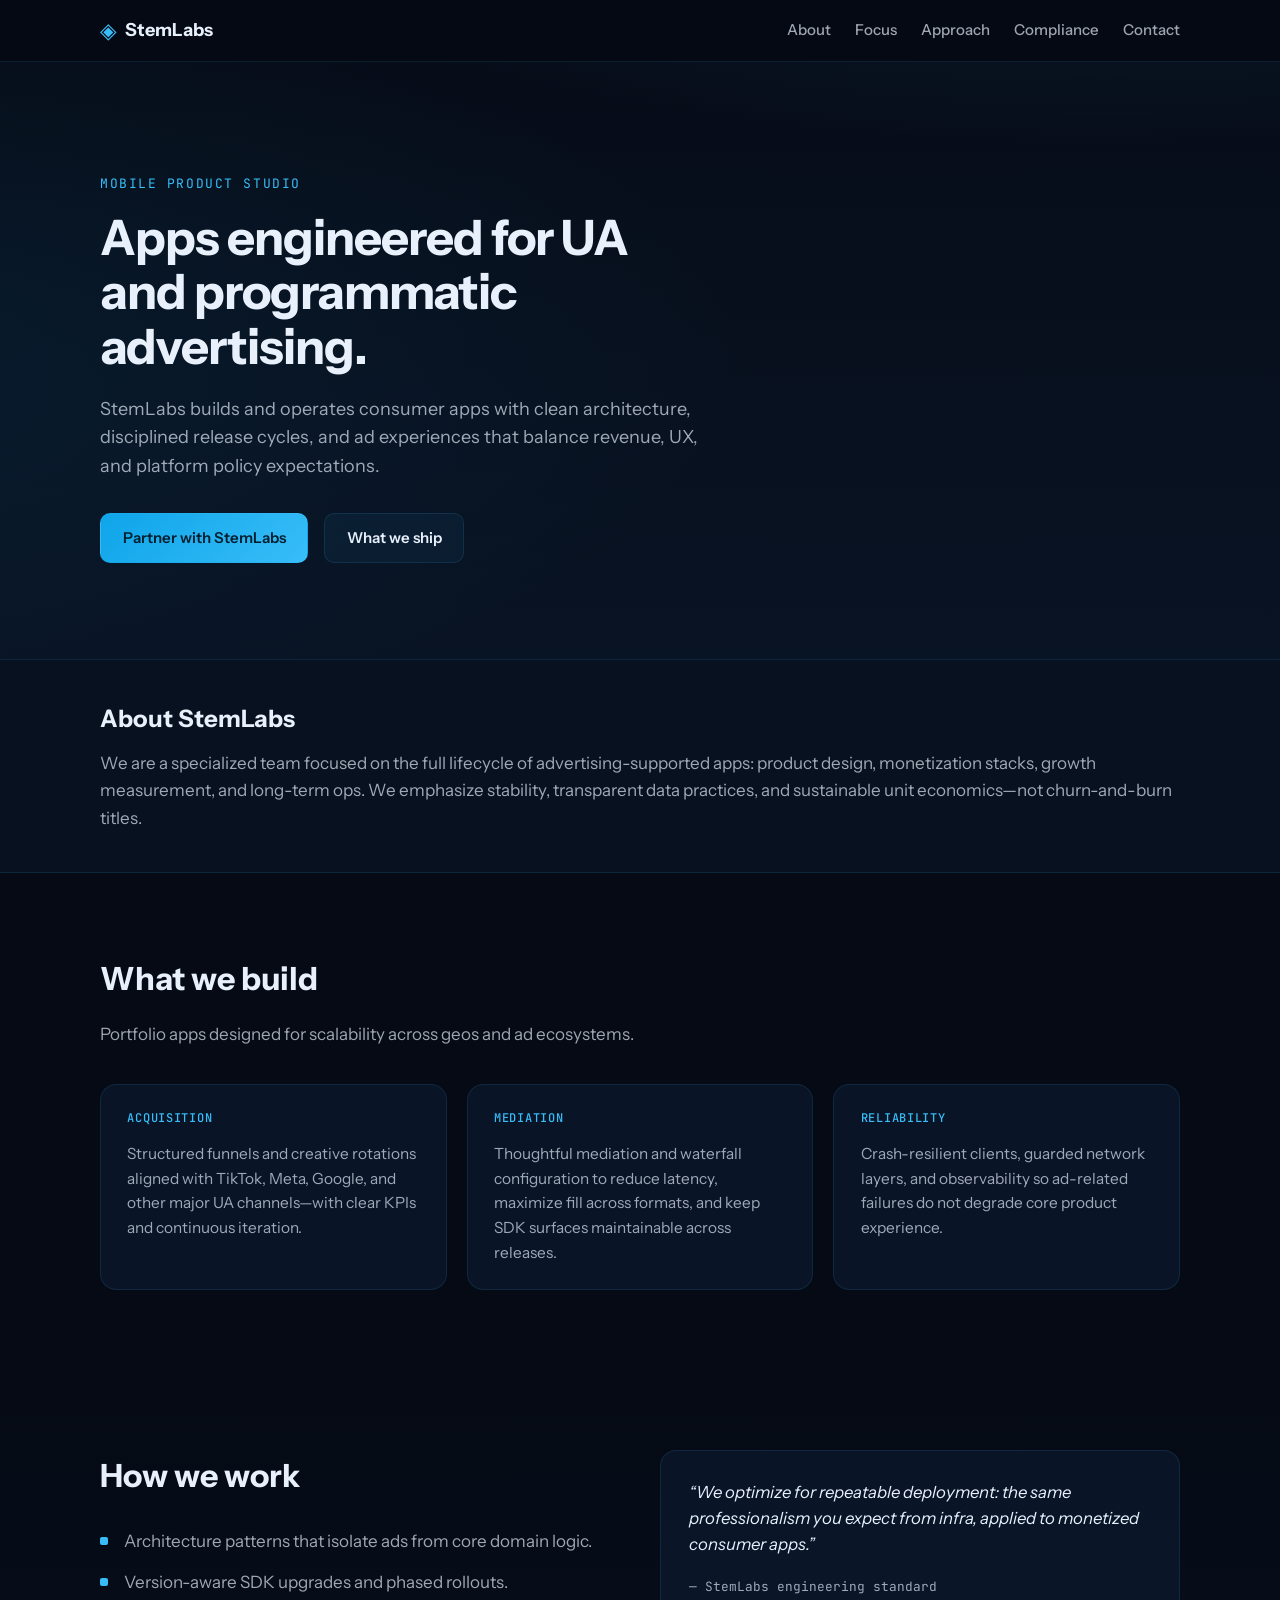
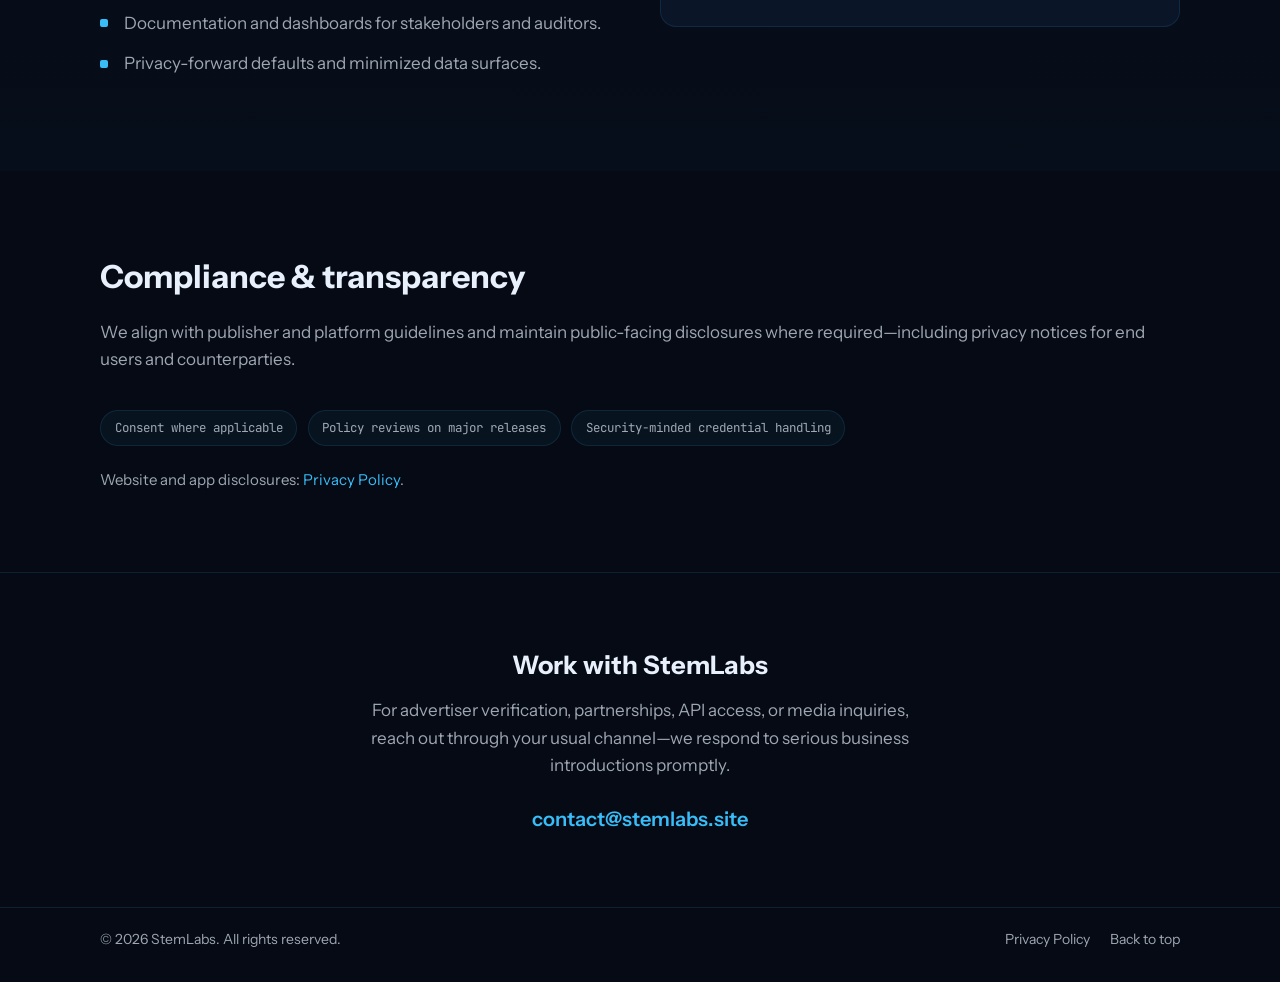
==== index.html @ 09d30fde "init comimt" ====
<!DOCTYPE html>
<html lang="en">
  <head>
    <meta charset="UTF-8" />
    <meta name="viewport" content="width=device-width, initial-scale=1.0" />
    <meta
      name="description"
      content="StemLabs — professional mobile studios building high-quality apps optimized for UA and programmatic advertising." />
    <title>StemLabs — Apps Built for Advertising at Scale</title>
    <link rel="preconnect" href="https://fonts.googleapis.com" />
    <link rel="preconnect" href="https://fonts.gstatic.com" crossorigin />
    <link
      href="https://fonts.googleapis.com/css2?family=Instrument+Sans:ital,wght@0,400;0,500;0,600;0,700;1,400&family=JetBrains+Mono:wght@400;500&display=swap"
      rel="stylesheet" />
    <link rel="stylesheet" href="./styles.css" />
    <link rel="icon" href="data:image/svg+xml,<svg xmlns='http://www.w3.org/2000/svg' viewBox='0 0 32 32'><rect fill='%230a1628' width='32' height='32'/><text x='16' y='22' font-size='14' text-anchor='middle' fill='%2338bdf8'>S</text></svg>" />
  </head>
  <body>
    <header class="site-header" id="top">
      <div class="wrap header-inner">
        <a href="#top" class="logo" aria-label="StemLabs home">
          <span class="logo-mark">◈</span>
          <span class="logo-text">StemLabs</span>
        </a>
        <button type="button" class="nav-toggle" aria-expanded="false" aria-controls="site-nav">
          Menu
        </button>
        <nav class="site-nav" id="site-nav" aria-label="Primary">
          <a href="#about">About</a>
          <a href="#focus">Focus</a>
          <a href="#approach">Approach</a>
          <a href="#privacy">Compliance</a>
          <a href="#contact">Contact</a>
        </nav>
      </div>
    </header>

    <main id="main">
      <section class="hero">
        <div class="hero-bg" aria-hidden="true"></div>
        <div class="wrap hero-inner">
          <p class="eyebrow">Mobile product studio</p>
          <h1>Apps engineered for UA and programmatic advertising.</h1>
          <p class="hero-lede">
            StemLabs builds and operates consumer apps with clean architecture,
            disciplined release cycles, and ad experiences that balance revenue,
            UX, and platform policy expectations.
          </p>
          <div class="hero-actions">
            <a class="btn btn-primary" href="#contact">Partner with StemLabs</a>
            <a class="btn btn-ghost" href="#focus">What we ship</a>
          </div>
        </div>
      </section>

      <section class="strip" id="about" tabindex="-1">
        <div class="wrap strip-inner">
          <h2>About StemLabs</h2>
          <p class="muted">
            We are a specialized team focused on the full lifecycle of
            advertising-supported apps: product design, monetization stacks,
            growth measurement, and long-term ops. We emphasize stability,
            transparent data practices, and sustainable unit economics—not
            churn-and-burn titles.
          </p>
        </div>
      </section>

      <section class="section" id="focus" tabindex="-1">
        <div class="wrap">
          <header class="section-head">
            <h2>What we build</h2>
            <p class="muted">
              Portfolio apps designed for scalability across geos and ad
              ecosystems.
            </p>
          </header>
          <ul class="grid cards">
            <li class="card">
              <h3 class="mono-label">Acquisition</h3>
              <p>
                Structured funnels and creative rotations aligned with TikTok,
                Meta, Google, and other major UA channels—with clear KPIs and
                continuous iteration.
              </p>
            </li>
            <li class="card">
              <h3 class="mono-label">Mediation</h3>
              <p>
                Thoughtful mediation and waterfall configuration to reduce
                latency, maximize fill across formats, and keep SDK surfaces
                maintainable across releases.
              </p>
            </li>
            <li class="card">
              <h3 class="mono-label">Reliability</h3>
              <p>
                Crash-resilient clients, guarded network layers, and
                observability so ad-related failures do not degrade core product
                experience.
              </p>
            </li>
          </ul>
        </div>
      </section>

      <section class="section section-alt" id="approach" tabindex="-1">
        <div class="wrap split">
          <div>
            <h2>How we work</h2>
            <ul class="list-check">
              <li>Architecture patterns that isolate ads from core domain logic.</li>
              <li>Version-aware SDK upgrades and phased rollouts.</li>
              <li>Documentation and dashboards for stakeholders and auditors.</li>
              <li>Privacy-forward defaults and minimized data surfaces.</li>
            </ul>
          </div>
          <aside class="stat-panel" aria-label="Highlights">
            <blockquote>
              “We optimize for repeatable deployment: the same professionalism
              you expect from infra, applied to monetized consumer apps.”
            </blockquote>
            <cite>— StemLabs engineering standard</cite>
          </aside>
        </div>
      </section>

      <section class="section" id="privacy" tabindex="-1">
        <div class="wrap">
          <header class="section-head">
            <h2>Compliance &amp; transparency</h2>
            <p class="muted">
              We align with publisher and platform guidelines and maintain
              public-facing disclosures where required—including privacy notices
              for end users and counterparties.
            </p>
          </header>
          <div class="pill-row">
            <span class="pill">Consent where applicable</span>
            <span class="pill">Policy reviews on major releases</span>
            <span class="pill">Security-minded credential handling</span>
          </div>
          <p class="muted policy-teaser">
            Website and app disclosures:
            <a href="./privacy-policy.html">Privacy Policy</a>.
          </p>
        </div>
      </section>

      <section class="cta-section" id="contact" tabindex="-1">
        <div class="wrap cta-inner">
          <h2>Work with StemLabs</h2>
          <p class="muted">
            For advertiser verification, partnerships, API access, or media
            inquiries, reach out through your usual channel—we respond to
            serious business introductions promptly.
          </p>
          <p class="contact-email">
            <a href="mailto:contact@stemlabs.site">contact@stemlabs.site</a>
          </p>
        </div>
      </section>
    </main>

    <footer class="site-footer">
      <div class="wrap footer-inner">
        <span>© <span id="year"></span> StemLabs. All rights reserved.</span>
        <div class="footer-links">
          <a href="./privacy-policy.html">Privacy Policy</a>
          <a href="#top">Back to top</a>
        </div>
      </div>
    </footer>

    <script src="./app.js" defer></script>
  </body>
</html>
---- styles.css ----
/* StemLabs landing — GitHub Pages subfolder compatible (relative asset paths) */

:root {
  --bg-deep: #050a14;
  --bg-elevated: #0a1628;
  --bg-card: rgba(15, 30, 55, 0.55);
  --border: rgba(56, 189, 248, 0.12);
  --text: #e8f0fc;
  --muted: rgba(232, 240, 252, 0.68);
  --accent: #38bdf8;
  --accent-dim: #0ea5e9;
  --glow: rgba(56, 189, 248, 0.15);
  --font-sans: "Instrument Sans", system-ui, sans-serif;
  --font-mono: "JetBrains Mono", ui-monospace, monospace;
}

*,
*::before,
*::after {
  box-sizing: border-box;
}

html {
  scroll-behavior: smooth;
}

body {
  margin: 0;
  font-family: var(--font-sans);
  font-size: 1.0625rem;
  line-height: 1.6;
  color: var(--text);
  background: var(--bg-deep);
  -webkit-font-smoothing: antialiased;
}

.wrap {
  width: min(1080px, calc(100% - 3rem));
  margin-inline: auto;
}

a {
  color: var(--accent);
  text-decoration: none;
}

a:hover {
  text-decoration: underline;
}

a:focus-visible,
button:focus-visible {
  outline: 2px solid var(--accent);
  outline-offset: 3px;
}

/* Header */
.site-header {
  position: sticky;
  top: 0;
  z-index: 50;
  background: rgba(5, 10, 20, 0.85);
  backdrop-filter: blur(12px);
  border-bottom: 1px solid var(--border);
}

.header-inner {
  display: flex;
  align-items: center;
  justify-content: space-between;
  padding: 1rem 0;
  gap: 1rem;
}

.logo {
  display: inline-flex;
  align-items: center;
  gap: 0.5rem;
  font-weight: 700;
  font-size: 1.125rem;
  color: var(--text);
  text-decoration: none;
}

.logo:hover {
  text-decoration: none;
  color: var(--accent);
}

.logo-mark {
  color: var(--accent);
  font-size: 1.35rem;
  line-height: 1;
}

.site-nav {
  display: flex;
  align-items: center;
  gap: 1.5rem;
}

.site-nav a {
  color: var(--muted);
  font-weight: 500;
  font-size: 0.9375rem;
  text-decoration: none;
}

.site-nav a:hover {
  color: var(--accent);
}

.nav-toggle {
  display: none;
  background: transparent;
  border: 1px solid var(--border);
  color: var(--text);
  font-family: inherit;
  font-size: 0.875rem;
  padding: 0.5rem 0.85rem;
  border-radius: 8px;
  cursor: pointer;
}

@media (max-width: 720px) {
  .nav-toggle {
    display: block;
  }

  .site-nav {
    display: none;
    position: absolute;
    left: 0;
    right: 0;
    top: 100%;
    flex-direction: column;
    gap: 0;
    padding: 0.5rem 1.5rem 1rem;
    background: var(--bg-deep);
    border-bottom: 1px solid var(--border);
    align-items: stretch;
  }

  .site-nav.is-open {
    display: flex;
  }

  .site-nav a {
    padding: 0.75rem 0;
    border-bottom: 1px solid var(--border);
  }

  .site-nav a:last-child {
    border-bottom: none;
  }
}

/* Hero */
.hero {
  position: relative;
  padding: clamp(3.5rem, 12vw, 7rem) 0 clamp(4rem, 10vw, 6rem);
  overflow: hidden;
}

.hero-bg {
  position: absolute;
  inset: -40%;
  background:
    radial-gradient(ellipse 50% 40% at 70% -10%, var(--glow), transparent),
    radial-gradient(ellipse 40% 35% at 15% 50%, rgba(14, 165, 233, 0.08), transparent),
    linear-gradient(180deg, var(--bg-deep), var(--bg-elevated));
  pointer-events: none;
}

.hero-inner {
  position: relative;
}

.eyebrow {
  font-family: var(--font-mono);
  font-size: 0.8125rem;
  letter-spacing: 0.12em;
  text-transform: uppercase;
  color: var(--accent);
  margin: 0 0 1rem;
}

.hero h1 {
  margin: 0 0 1.25rem;
  font-size: clamp(2.1rem, 5vw, 3.05rem);
  font-weight: 700;
  line-height: 1.12;
  letter-spacing: -0.02em;
  max-width: 17ch;
}

.hero-lede {
  margin: 0 0 2rem;
  max-width: 52ch;
  color: var(--muted);
  font-size: 1.125rem;
}

.hero-actions {
  display: flex;
  flex-wrap: wrap;
  gap: 1rem;
}

.btn {
  display: inline-flex;
  align-items: center;
  justify-content: center;
  padding: 0.75rem 1.35rem;
  border-radius: 10px;
  font-weight: 600;
  font-size: 0.9375rem;
  cursor: pointer;
  border: 1px solid transparent;
}

.btn-primary {
  background: linear-gradient(135deg, var(--accent-dim), var(--accent));
  color: #042030;
}

.btn-primary:hover {
  filter: brightness(1.06);
  text-decoration: none;
}

.btn-ghost {
  border-color: var(--border);
  background: rgba(56, 189, 248, 0.06);
  color: var(--text);
}

.btn-ghost:hover {
  border-color: var(--accent);
  text-decoration: none;
}

.strip {
  border-block: 1px solid var(--border);
  background: rgba(10, 22, 40, 0.6);
  padding: 2.5rem 0;
}

.strip-inner h2 {
  margin: 0 0 0.75rem;
  font-size: 1.5rem;
}

.strip-inner .muted {
  margin: 0;
  font-size: 1.0625rem;
}

.section {
  padding: clamp(3rem, 8vw, 5rem) 0;
}

.section-alt {
  background: linear-gradient(180deg, transparent, rgba(10, 22, 40, 0.35));
}

.section-head {
  margin-bottom: 2.25rem;
}

.section-head h2 {
  margin: 0 0 0.5rem;
  font-size: clamp(1.65rem, 3vw, 2rem);
}

.muted {
  color: var(--muted);
}

.grid.cards {
  list-style: none;
  padding: 0;
  margin: 0;
  display: grid;
  grid-template-columns: repeat(auto-fit, minmax(260px, 1fr));
  gap: 1.25rem;
}

.card {
  background: var(--bg-card);
  border: 1px solid var(--border);
  border-radius: 16px;
  padding: 1.5rem 1.65rem;
  backdrop-filter: blur(8px);
}

.card .mono-label {
  font-family: var(--font-mono);
  font-size: 0.75rem;
  font-weight: 500;
  letter-spacing: 0.06em;
  text-transform: uppercase;
  color: var(--accent);
  margin: 0 0 0.85rem;
}

.card p {
  margin: 0;
  font-size: 0.9625rem;
  color: var(--muted);
}

.split {
  display: grid;
  grid-template-columns: 1fr 1fr;
  gap: 2.5rem;
  align-items: start;
}

@media (max-width: 840px) {
  .split {
    grid-template-columns: 1fr;
  }
}

.split h2 {
  margin-top: 0;
  font-size: clamp(1.65rem, 3vw, 2rem);
}

.list-check {
  padding: 0;
  margin: 1.25rem 0 0;
  list-style: none;
}

.list-check li {
  position: relative;
  padding-left: 1.5rem;
  margin-bottom: 0.85rem;
  color: var(--muted);
}

.list-check li::before {
  content: "";
  position: absolute;
  left: 0;
  top: 0.55em;
  width: 0.5rem;
  height: 0.5rem;
  border-radius: 2px;
  background: var(--accent);
}

.stat-panel {
  background: var(--bg-card);
  border: 1px solid var(--border);
  border-radius: 16px;
  padding: 1.75rem;
}

.stat-panel blockquote {
  margin: 0;
  font-size: 1.05rem;
  font-style: italic;
  color: var(--text);
  line-height: 1.55;
}

.stat-panel cite {
  display: block;
  margin-top: 1.25rem;
  font-family: var(--font-mono);
  font-size: 0.8rem;
  color: var(--muted);
  font-style: normal;
}

.pill-row {
  display: flex;
  flex-wrap: wrap;
  gap: 0.65rem;
}

.pill {
  font-family: var(--font-mono);
  font-size: 0.78rem;
  padding: 0.45rem 0.85rem;
  border-radius: 999px;
  border: 1px solid var(--border);
  color: var(--muted);
  background: rgba(56, 189, 248, 0.05);
}

.cta-section {
  padding: clamp(3rem, 8vw, 4.5rem) 0;
  border-top: 1px solid var(--border);
}

.cta-inner {
  text-align: center;
}

.cta-inner h2 {
  margin: 0 0 0.75rem;
}

.cta-inner .muted {
  margin: 0 auto 1.5rem;
  max-width: 52ch;
}

.contact-email {
  margin: 0;
  font-size: 1.25rem;
  font-weight: 600;
}

.contact-email a {
  word-break: break-all;
}

.site-footer {
  border-top: 1px solid var(--border);
  padding: 1.25rem 0 2rem;
  font-size: 0.875rem;
  color: var(--muted);
}

.footer-inner {
  display: flex;
  flex-wrap: wrap;
  justify-content: space-between;
  gap: 1rem;
  align-items: center;
}

.footer-inner a {
  color: var(--muted);
}

.footer-inner a:hover {
  color: var(--accent);
}

.footer-links {
  display: flex;
  flex-wrap: wrap;
  gap: 1rem 1.25rem;
  align-items: center;
}

/* Privacy policy & legal prose */
.policy-document {
  padding: clamp(2rem, 6vw, 3.5rem) 0 clamp(3rem, 8vw, 5rem);
}

.policy-intro .eyebrow {
  margin-bottom: 0.75rem;
}

.policy-intro h1 {
  margin: 0 0 0.65rem;
  font-size: clamp(1.85rem, 4vw, 2.35rem);
  letter-spacing: -0.02em;
}

.policy-updated {
  margin: 0 0 1.25rem;
  font-family: var(--font-mono);
  font-size: 0.8125rem;
  color: var(--muted);
}

.policy-lede {
  margin: 0;
  font-size: 1rem;
}

.policy-intro {
  max-width: 65ch;
  margin-bottom: 2.75rem;
  padding-bottom: 2rem;
  border-bottom: 1px solid var(--border);
}

.policy-teaser {
  margin: 1.35rem 0 0;
  font-size: 0.9375rem;
}

.policy-prose {
  max-width: 65ch;
}

.policy-prose h2 {
  margin: 2.35rem 0 0.75rem;
  font-size: 1.0625rem;
  font-weight: 600;
  color: var(--text);
}

.policy-prose > h2:first-of-type {
  margin-top: 0;
}

.policy-prose p {
  margin: 0 0 1rem;
  color: var(--muted);
  font-size: 0.9625rem;
}

.policy-prose ul {
  margin: 0 0 1rem;
  padding-left: 1.35rem;
  color: var(--muted);
  font-size: 0.9625rem;
}

.policy-prose li {
  margin-bottom: 0.45rem;
}

.policy-prose a {
  word-break: break-word;
}

.policy-prose strong {
  color: var(--text);
  font-weight: 600;
}
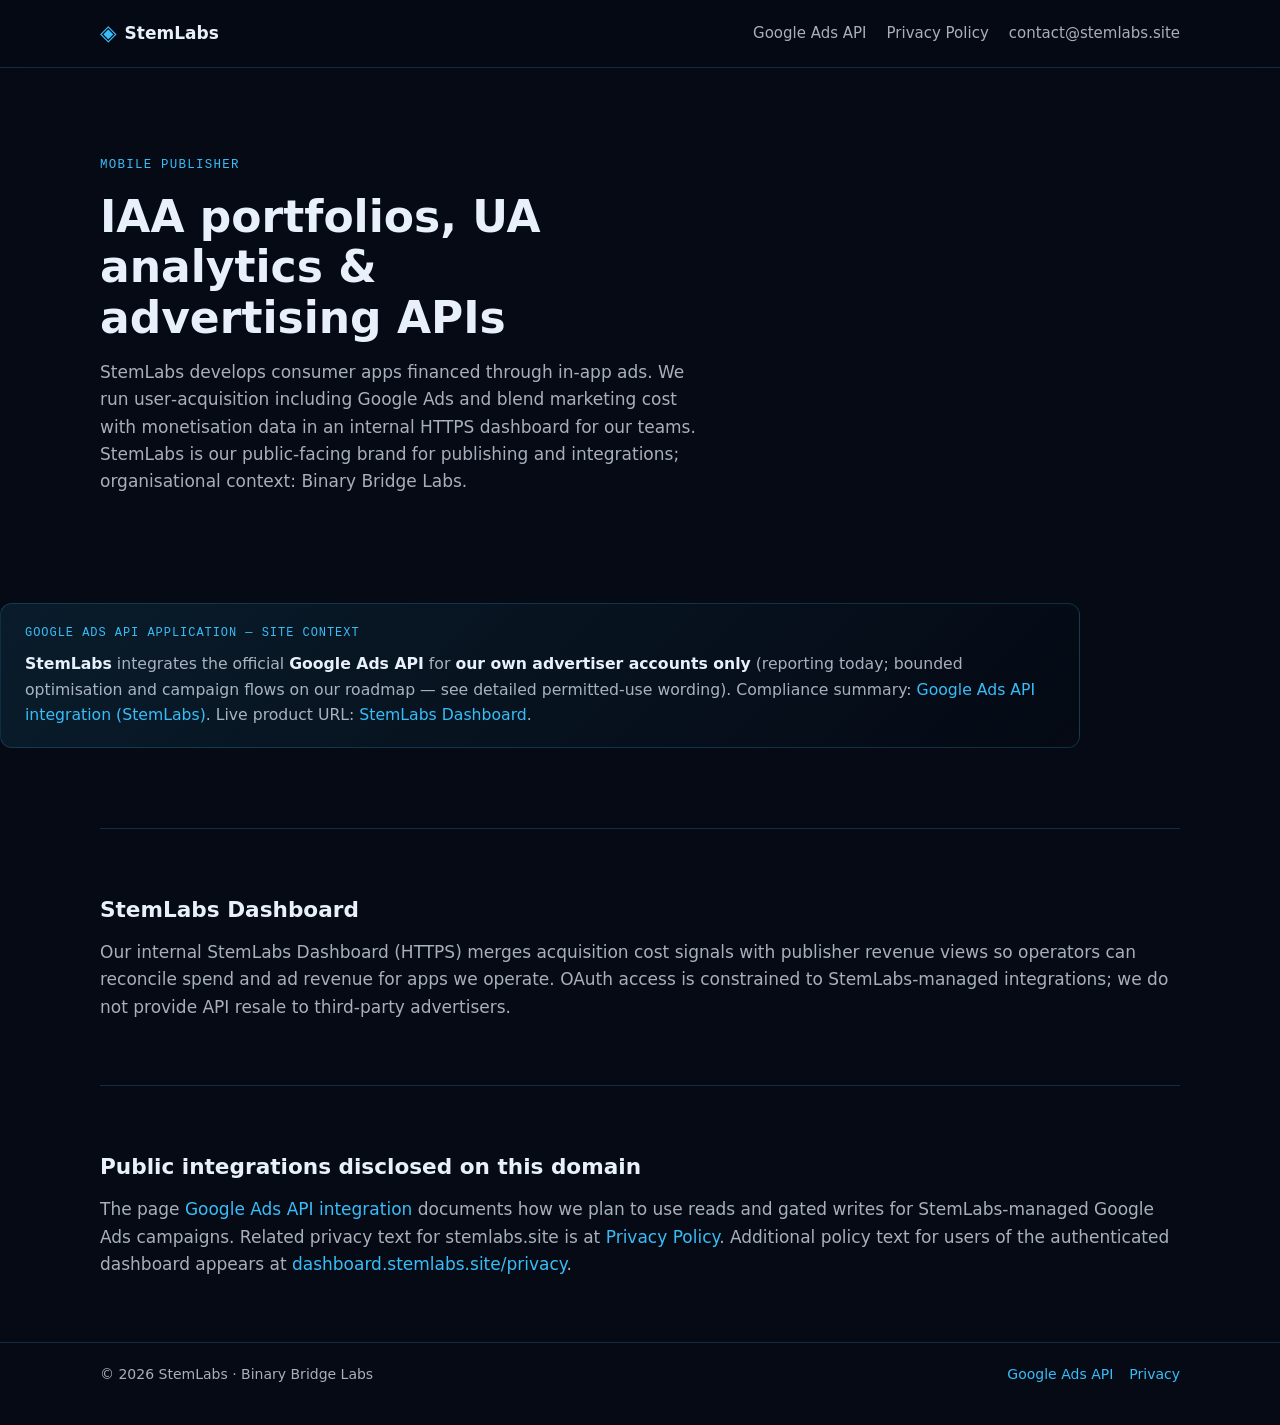
==== commit 72c903de: "feat: update for google ads api" ====
--- a/index.html
+++ b/index.html
@@ -5,169 +5,80 @@
     <meta name="viewport" content="width=device-width, initial-scale=1.0" />
     <meta
       name="description"
-      content="StemLabs — professional mobile studios building high-quality apps optimized for UA and programmatic advertising." />
-    <title>StemLabs — Apps Built for Advertising at Scale</title>
-    <link rel="preconnect" href="https://fonts.googleapis.com" />
-    <link rel="preconnect" href="https://fonts.gstatic.com" crossorigin />
-    <link
-      href="https://fonts.googleapis.com/css2?family=Instrument+Sans:ital,wght@0,400;0,500;0,600;0,700;1,400&family=JetBrains+Mono:wght@400;500&display=swap"
-      rel="stylesheet" />
+      content="StemLabs — mobile app publisher building internal analytics including Google Ads API reporting for UA on accounts we operate." />
+    <title>StemLabs — Publisher analytics & UA</title>
     <link rel="stylesheet" href="./styles.css" />
+    <link rel="canonical" href="https://stemlabs.site/" />
     <link rel="icon" href="data:image/svg+xml,<svg xmlns='http://www.w3.org/2000/svg' viewBox='0 0 32 32'><rect fill='%230a1628' width='32' height='32'/><text x='16' y='22' font-size='14' text-anchor='middle' fill='%2338bdf8'>S</text></svg>" />
   </head>
   <body>
-    <header class="site-header" id="top">
+    <header class="site-header">
       <div class="wrap header-inner">
-        <a href="#top" class="logo" aria-label="StemLabs home">
+        <a href="./index.html" class="logo" aria-label="StemLabs home">
           <span class="logo-mark">◈</span>
           <span class="logo-text">StemLabs</span>
         </a>
-        <button type="button" class="nav-toggle" aria-expanded="false" aria-controls="site-nav">
-          Menu
-        </button>
-        <nav class="site-nav" id="site-nav" aria-label="Primary">
-          <a href="#about">About</a>
-          <a href="#focus">Focus</a>
-          <a href="#approach">Approach</a>
-          <a href="#privacy">Compliance</a>
-          <a href="#contact">Contact</a>
+        <nav class="site-nav" aria-label="Primary">
+          <a href="./google-ads-api.html">Google Ads API</a>
+          <a href="./privacy-policy.html">Privacy Policy</a>
+          <a href="mailto:contact@stemlabs.site">contact@stemlabs.site</a>
         </nav>
       </div>
     </header>
 
-    <main id="main">
-      <section class="hero">
-        <div class="hero-bg" aria-hidden="true"></div>
-        <div class="wrap hero-inner">
-          <p class="eyebrow">Mobile product studio</p>
-          <h1>Apps engineered for UA and programmatic advertising.</h1>
-          <p class="hero-lede">
-            StemLabs builds and operates consumer apps with clean architecture,
-            disciplined release cycles, and ad experiences that balance revenue,
-            UX, and platform policy expectations.
-          </p>
-          <div class="hero-actions">
-            <a class="btn btn-primary" href="#contact">Partner with StemLabs</a>
-            <a class="btn btn-ghost" href="#focus">What we ship</a>
-          </div>
-        </div>
+    <main>
+      <section class="hero wrap">
+        <p class="eyebrow">Mobile publisher</p>
+        <h1>IAA portfolios, UA analytics &amp; advertising APIs</h1>
+        <p class="hero-lede">
+          StemLabs develops consumer apps financed through in‑app ads. We run user‑acquisition
+          including Google Ads and blend marketing cost with monetisation data in an internal HTTPS
+          dashboard for our teams.
+          StemLabs is our public-facing brand for publishing and integrations; organisational context:
+          Binary Bridge Labs.
+        </p>
       </section>
 
-      <section class="strip" id="about" tabindex="-1">
-        <div class="wrap strip-inner">
-          <h2>About StemLabs</h2>
-          <p class="muted">
-            We are a specialized team focused on the full lifecycle of
-            advertising-supported apps: product design, monetization stacks,
-            growth measurement, and long-term ops. We emphasize stability,
-            transparent data practices, and sustainable unit economics—not
-            churn-and-burn titles.
-          </p>
-        </div>
+      <section class="disclosure-banner wrap" id="google-ads-compliance" aria-label="Google Ads API compliance note">
+        <p class="banner-label">Google Ads API application — site context</p>
+        <p>
+          <strong>StemLabs</strong> integrates the official <strong>Google Ads API</strong> for
+          <strong>our own advertiser accounts only</strong> (reporting today; bounded optimisation
+          and campaign flows on our roadmap — see detailed permitted‑use wording). Compliance summary:
+          <a href="./google-ads-api.html">Google Ads API integration (StemLabs)</a>.
+          Live product URL:
+          <a href="https://dashboard.stemlabs.site/">StemLabs Dashboard</a>.
+        </p>
       </section>
 
-      <section class="section" id="focus" tabindex="-1">
-        <div class="wrap">
-          <header class="section-head">
-            <h2>What we build</h2>
-            <p class="muted">
-              Portfolio apps designed for scalability across geos and ad
-              ecosystems.
-            </p>
-          </header>
-          <ul class="grid cards">
-            <li class="card">
-              <h3 class="mono-label">Acquisition</h3>
-              <p>
-                Structured funnels and creative rotations aligned with TikTok,
-                Meta, Google, and other major UA channels—with clear KPIs and
-                continuous iteration.
-              </p>
-            </li>
-            <li class="card">
-              <h3 class="mono-label">Mediation</h3>
-              <p>
-                Thoughtful mediation and waterfall configuration to reduce
-                latency, maximize fill across formats, and keep SDK surfaces
-                maintainable across releases.
-              </p>
-            </li>
-            <li class="card">
-              <h3 class="mono-label">Reliability</h3>
-              <p>
-                Crash-resilient clients, guarded network layers, and
-                observability so ad-related failures do not degrade core product
-                experience.
-              </p>
-            </li>
-          </ul>
-        </div>
+      <section class="section wrap" id="dashboard">
+        <h2>StemLabs Dashboard</h2>
+        <p class="muted">
+          Our internal StemLabs Dashboard (HTTPS) merges acquisition cost signals with publisher
+          revenue views so operators can reconcile spend and ad revenue for apps we operate. OAuth
+          access is constrained to StemLabs-managed integrations; we do not provide API resale to
+          third‑party advertisers.
+        </p>
       </section>
 
-      <section class="section section-alt" id="approach" tabindex="-1">
-        <div class="wrap split">
-          <div>
-            <h2>How we work</h2>
-            <ul class="list-check">
-              <li>Architecture patterns that isolate ads from core domain logic.</li>
-              <li>Version-aware SDK upgrades and phased rollouts.</li>
-              <li>Documentation and dashboards for stakeholders and auditors.</li>
-              <li>Privacy-forward defaults and minimized data surfaces.</li>
-            </ul>
-          </div>
-          <aside class="stat-panel" aria-label="Highlights">
-            <blockquote>
-              “We optimize for repeatable deployment: the same professionalism
-              you expect from infra, applied to monetized consumer apps.”
-            </blockquote>
-            <cite>— StemLabs engineering standard</cite>
-          </aside>
-        </div>
-      </section>
-
-      <section class="section" id="privacy" tabindex="-1">
-        <div class="wrap">
-          <header class="section-head">
-            <h2>Compliance &amp; transparency</h2>
-            <p class="muted">
-              We align with publisher and platform guidelines and maintain
-              public-facing disclosures where required—including privacy notices
-              for end users and counterparties.
-            </p>
-          </header>
-          <div class="pill-row">
-            <span class="pill">Consent where applicable</span>
-            <span class="pill">Policy reviews on major releases</span>
-            <span class="pill">Security-minded credential handling</span>
-          </div>
-          <p class="muted policy-teaser">
-            Website and app disclosures:
-            <a href="./privacy-policy.html">Privacy Policy</a>.
-          </p>
-        </div>
-      </section>
-
-      <section class="cta-section" id="contact" tabindex="-1">
-        <div class="wrap cta-inner">
-          <h2>Work with StemLabs</h2>
-          <p class="muted">
-            For advertiser verification, partnerships, API access, or media
-            inquiries, reach out through your usual channel—we respond to
-            serious business introductions promptly.
-          </p>
-          <p class="contact-email">
-            <a href="mailto:contact@stemlabs.site">contact@stemlabs.site</a>
-          </p>
-        </div>
+      <section class="section wrap" id="integrations">
+        <h2>Public integrations disclosed on this domain</h2>
+        <p class="muted">
+          The page <a href="./google-ads-api.html">Google Ads API integration</a> documents how we plan
+          to use reads and gated writes for StemLabs-managed Google Ads campaigns. Related privacy
+          text for stemlabs.site is at <a href="./privacy-policy.html">Privacy Policy</a>.
+          Additional policy text for users of the authenticated dashboard appears at
+          <a href="https://dashboard.stemlabs.site/privacy">dashboard.stemlabs.site/privacy</a>.
+        </p>
       </section>
     </main>
 
     <footer class="site-footer">
       <div class="wrap footer-inner">
-        <span>© <span id="year"></span> StemLabs. All rights reserved.</span>
+        <span>© <span id="year"></span> StemLabs · Binary Bridge Labs</span>
         <div class="footer-links">
-          <a href="./privacy-policy.html">Privacy Policy</a>
-          <a href="#top">Back to top</a>
+          <a href="./google-ads-api.html">Google Ads API</a>
+          <a href="./privacy-policy.html">Privacy</a>
         </div>
       </div>
     </footer>
--- a/styles.css
+++ b/styles.css
@@ -1,29 +1,16 @@
-/* StemLabs landing — GitHub Pages subfolder compatible (relative asset paths) */
-
 :root {
   --bg-deep: #050a14;
   --bg-elevated: #0a1628;
-  --bg-card: rgba(15, 30, 55, 0.55);
-  --border: rgba(56, 189, 248, 0.12);
+  --border: rgba(56, 189, 248, 0.2);
   --text: #e8f0fc;
-  --muted: rgba(232, 240, 252, 0.68);
+  --muted: rgba(232, 240, 252, 0.72);
   --accent: #38bdf8;
-  --accent-dim: #0ea5e9;
-  --glow: rgba(56, 189, 248, 0.15);
-  --font-sans: "Instrument Sans", system-ui, sans-serif;
-  --font-mono: "JetBrains Mono", ui-monospace, monospace;
+  --accent-warn: rgba(56, 189, 248, 0.12);
+  --font-sans: system-ui, "Instrument Sans", "Segoe UI", sans-serif;
+  --font-mono: ui-monospace, "JetBrains Mono", monospace;
 }
-
-*,
-*::before,
-*::after {
-  box-sizing: border-box;
-}
-
-html {
-  scroll-behavior: smooth;
-}
-
+*, *::before, *::after { box-sizing: border-box; }
+html { scroll-behavior: smooth; }
 body {
   margin: 0;
   font-family: var(--font-sans);
@@ -31,501 +18,49 @@
   line-height: 1.6;
   color: var(--text);
   background: var(--bg-deep);
-  -webkit-font-smoothing: antialiased;
 }
-
-.wrap {
-  width: min(1080px, calc(100% - 3rem));
-  margin-inline: auto;
-}
-
-a {
-  color: var(--accent);
-  text-decoration: none;
-}
-
-a:hover {
-  text-decoration: underline;
-}
-
-a:focus-visible,
-button:focus-visible {
-  outline: 2px solid var(--accent);
-  outline-offset: 3px;
-}
-
-/* Header */
+.wrap { width: min(1080px, calc(100% - 3rem)); margin-inline: auto; }
+a { color: var(--accent); text-decoration: none; }
+a:hover { text-decoration: underline; }
 .site-header {
-  position: sticky;
-  top: 0;
-  z-index: 50;
-  background: rgba(5, 10, 20, 0.85);
+  position: sticky; top: 0; z-index: 50;
+  background: rgba(5, 10, 20, 0.88);
   backdrop-filter: blur(12px);
   border-bottom: 1px solid var(--border);
 }
-
-.header-inner {
-  display: flex;
-  align-items: center;
-  justify-content: space-between;
-  padding: 1rem 0;
-  gap: 1rem;
+.header-inner { display: flex; align-items: center; justify-content: space-between; padding: 1rem 0; flex-wrap: wrap; gap: 0.75rem; }
+.logo { display: inline-flex; align-items: center; gap: 0.5rem; font-weight: 700; color: var(--text); }
+.logo-mark { color: var(--accent); font-size: 1.35rem; }
+.site-nav { display: flex; flex-wrap: wrap; gap: 1rem 1.25rem; }
+.site-nav a { color: var(--muted); font-weight: 500; font-size: 0.9375rem; }
+.site-nav a:hover { color: var(--accent); }
+.hero { padding: clamp(3rem, 10vw, 5.5rem) 0; }
+.eyebrow { font-family: var(--font-mono); font-size: 0.78rem; letter-spacing: 0.1em; text-transform: uppercase; color: var(--accent); margin: 0 0 1rem; }
+.hero h1 { margin: 0 0 1rem; font-size: clamp(1.95rem, 4.5vw, 2.75rem); line-height: 1.15; max-width: 18ch; }
+.hero-lede { margin: 0 0 1.75rem; max-width: 56ch; color: var(--muted); }
+.disclosure-banner {
+  margin: -0.5rem 0 clamp(3rem, 8vw, 5rem);
+  padding: 1.25rem 1.5rem;
+  border-radius: 12px;
+  border: 1px solid var(--border);
+  background: linear-gradient(135deg, rgba(56, 189, 248, 0.1), transparent);
 }
-
-.logo {
-  display: inline-flex;
-  align-items: center;
-  gap: 0.5rem;
-  font-weight: 700;
-  font-size: 1.125rem;
-  color: var(--text);
-  text-decoration: none;
-}
-
-.logo:hover {
-  text-decoration: none;
-  color: var(--accent);
-}
-
-.logo-mark {
-  color: var(--accent);
-  font-size: 1.35rem;
-  line-height: 1;
-}
-
-.site-nav {
-  display: flex;
-  align-items: center;
-  gap: 1.5rem;
-}
-
-.site-nav a {
-  color: var(--muted);
-  font-weight: 500;
-  font-size: 0.9375rem;
-  text-decoration: none;
-}
-
-.site-nav a:hover {
-  color: var(--accent);
-}
-
-.nav-toggle {
-  display: none;
-  background: transparent;
-  border: 1px solid var(--border);
-  color: var(--text);
-  font-family: inherit;
-  font-size: 0.875rem;
-  padding: 0.5rem 0.85rem;
-  border-radius: 8px;
-  cursor: pointer;
-}
-
-@media (max-width: 720px) {
-  .nav-toggle {
-    display: block;
-  }
-
-  .site-nav {
-    display: none;
-    position: absolute;
-    left: 0;
-    right: 0;
-    top: 100%;
-    flex-direction: column;
-    gap: 0;
-    padding: 0.5rem 1.5rem 1rem;
-    background: var(--bg-deep);
-    border-bottom: 1px solid var(--border);
-    align-items: stretch;
-  }
-
-  .site-nav.is-open {
-    display: flex;
-  }
-
-  .site-nav a {
-    padding: 0.75rem 0;
-    border-bottom: 1px solid var(--border);
-  }
-
-  .site-nav a:last-child {
-    border-bottom: none;
-  }
-}
-
-/* Hero */
-.hero {
-  position: relative;
-  padding: clamp(3.5rem, 12vw, 7rem) 0 clamp(4rem, 10vw, 6rem);
-  overflow: hidden;
-}
-
-.hero-bg {
-  position: absolute;
-  inset: -40%;
-  background:
-    radial-gradient(ellipse 50% 40% at 70% -10%, var(--glow), transparent),
-    radial-gradient(ellipse 40% 35% at 15% 50%, rgba(14, 165, 233, 0.08), transparent),
-    linear-gradient(180deg, var(--bg-deep), var(--bg-elevated));
-  pointer-events: none;
-}
-
-.hero-inner {
-  position: relative;
-}
-
-.eyebrow {
-  font-family: var(--font-mono);
-  font-size: 0.8125rem;
-  letter-spacing: 0.12em;
-  text-transform: uppercase;
-  color: var(--accent);
-  margin: 0 0 1rem;
-}
-
-.hero h1 {
-  margin: 0 0 1.25rem;
-  font-size: clamp(2.1rem, 5vw, 3.05rem);
-  font-weight: 700;
-  line-height: 1.12;
-  letter-spacing: -0.02em;
-  max-width: 17ch;
-}
-
-.hero-lede {
-  margin: 0 0 2rem;
-  max-width: 52ch;
-  color: var(--muted);
-  font-size: 1.125rem;
-}
-
-.hero-actions {
-  display: flex;
-  flex-wrap: wrap;
-  gap: 1rem;
-}
-
-.btn {
-  display: inline-flex;
-  align-items: center;
-  justify-content: center;
-  padding: 0.75rem 1.35rem;
-  border-radius: 10px;
-  font-weight: 600;
-  font-size: 0.9375rem;
-  cursor: pointer;
-  border: 1px solid transparent;
-}
-
-.btn-primary {
-  background: linear-gradient(135deg, var(--accent-dim), var(--accent));
-  color: #042030;
-}
-
-.btn-primary:hover {
-  filter: brightness(1.06);
-  text-decoration: none;
-}
-
-.btn-ghost {
-  border-color: var(--border);
-  background: rgba(56, 189, 248, 0.06);
-  color: var(--text);
-}
-
-.btn-ghost:hover {
-  border-color: var(--accent);
-  text-decoration: none;
-}
-
-.strip {
-  border-block: 1px solid var(--border);
-  background: rgba(10, 22, 40, 0.6);
-  padding: 2.5rem 0;
-}
-
-.strip-inner h2 {
-  margin: 0 0 0.75rem;
-  font-size: 1.5rem;
-}
-
-.strip-inner .muted {
-  margin: 0;
-  font-size: 1.0625rem;
-}
-
-.section {
-  padding: clamp(3rem, 8vw, 5rem) 0;
-}
-
-.section-alt {
-  background: linear-gradient(180deg, transparent, rgba(10, 22, 40, 0.35));
-}
-
-.section-head {
-  margin-bottom: 2.25rem;
-}
-
-.section-head h2 {
-  margin: 0 0 0.5rem;
-  font-size: clamp(1.65rem, 3vw, 2rem);
-}
-
-.muted {
-  color: var(--muted);
-}
-
-.grid.cards {
-  list-style: none;
-  padding: 0;
-  margin: 0;
-  display: grid;
-  grid-template-columns: repeat(auto-fit, minmax(260px, 1fr));
-  gap: 1.25rem;
-}
-
-.card {
-  background: var(--bg-card);
-  border: 1px solid var(--border);
-  border-radius: 16px;
-  padding: 1.5rem 1.65rem;
-  backdrop-filter: blur(8px);
-}
-
-.card .mono-label {
-  font-family: var(--font-mono);
-  font-size: 0.75rem;
-  font-weight: 500;
-  letter-spacing: 0.06em;
-  text-transform: uppercase;
-  color: var(--accent);
-  margin: 0 0 0.85rem;
-}
-
-.card p {
-  margin: 0;
-  font-size: 0.9625rem;
-  color: var(--muted);
-}
-
-.split {
-  display: grid;
-  grid-template-columns: 1fr 1fr;
-  gap: 2.5rem;
-  align-items: start;
-}
-
-@media (max-width: 840px) {
-  .split {
-    grid-template-columns: 1fr;
-  }
-}
-
-.split h2 {
-  margin-top: 0;
-  font-size: clamp(1.65rem, 3vw, 2rem);
-}
-
-.list-check {
-  padding: 0;
-  margin: 1.25rem 0 0;
-  list-style: none;
-}
-
-.list-check li {
-  position: relative;
-  padding-left: 1.5rem;
-  margin-bottom: 0.85rem;
-  color: var(--muted);
-}
-
-.list-check li::before {
-  content: "";
-  position: absolute;
-  left: 0;
-  top: 0.55em;
-  width: 0.5rem;
-  height: 0.5rem;
-  border-radius: 2px;
-  background: var(--accent);
-}
-
-.stat-panel {
-  background: var(--bg-card);
-  border: 1px solid var(--border);
-  border-radius: 16px;
-  padding: 1.75rem;
-}
-
-.stat-panel blockquote {
-  margin: 0;
-  font-size: 1.05rem;
-  font-style: italic;
-  color: var(--text);
-  line-height: 1.55;
-}
-
-.stat-panel cite {
-  display: block;
-  margin-top: 1.25rem;
-  font-family: var(--font-mono);
-  font-size: 0.8rem;
-  color: var(--muted);
-  font-style: normal;
-}
-
-.pill-row {
-  display: flex;
-  flex-wrap: wrap;
-  gap: 0.65rem;
-}
-
-.pill {
-  font-family: var(--font-mono);
-  font-size: 0.78rem;
-  padding: 0.45rem 0.85rem;
-  border-radius: 999px;
-  border: 1px solid var(--border);
-  color: var(--muted);
-  background: rgba(56, 189, 248, 0.05);
-}
-
-.cta-section {
-  padding: clamp(3rem, 8vw, 4.5rem) 0;
-  border-top: 1px solid var(--border);
-}
-
-.cta-inner {
-  text-align: center;
-}
-
-.cta-inner h2 {
-  margin: 0 0 0.75rem;
-}
-
-.cta-inner .muted {
-  margin: 0 auto 1.5rem;
-  max-width: 52ch;
-}
-
-.contact-email {
-  margin: 0;
-  font-size: 1.25rem;
-  font-weight: 600;
-}
-
-.contact-email a {
-  word-break: break-all;
-}
-
-.site-footer {
-  border-top: 1px solid var(--border);
-  padding: 1.25rem 0 2rem;
-  font-size: 0.875rem;
-  color: var(--muted);
-}
-
-.footer-inner {
-  display: flex;
-  flex-wrap: wrap;
-  justify-content: space-between;
-  gap: 1rem;
-  align-items: center;
-}
-
-.footer-inner a {
-  color: var(--muted);
-}
-
-.footer-inner a:hover {
-  color: var(--accent);
-}
-
-.footer-links {
-  display: flex;
-  flex-wrap: wrap;
-  gap: 1rem 1.25rem;
-  align-items: center;
-}
-
-/* Privacy policy & legal prose */
-.policy-document {
-  padding: clamp(2rem, 6vw, 3.5rem) 0 clamp(3rem, 8vw, 5rem);
-}
-
-.policy-intro .eyebrow {
-  margin-bottom: 0.75rem;
-}
-
-.policy-intro h1 {
-  margin: 0 0 0.65rem;
-  font-size: clamp(1.85rem, 4vw, 2.35rem);
-  letter-spacing: -0.02em;
-}
-
-.policy-updated {
-  margin: 0 0 1.25rem;
-  font-family: var(--font-mono);
-  font-size: 0.8125rem;
-  color: var(--muted);
-}
-
-.policy-lede {
-  margin: 0;
-  font-size: 1rem;
-}
-
-.policy-intro {
-  max-width: 65ch;
-  margin-bottom: 2.75rem;
-  padding-bottom: 2rem;
-  border-bottom: 1px solid var(--border);
-}
-
-.policy-teaser {
-  margin: 1.35rem 0 0;
-  font-size: 0.9375rem;
-}
-
-.policy-prose {
-  max-width: 65ch;
-}
-
-.policy-prose h2 {
-  margin: 2.35rem 0 0.75rem;
-  font-size: 1.0625rem;
-  font-weight: 600;
-  color: var(--text);
-}
-
-.policy-prose > h2:first-of-type {
-  margin-top: 0;
-}
-
-.policy-prose p {
-  margin: 0 0 1rem;
-  color: var(--muted);
-  font-size: 0.9625rem;
-}
-
-.policy-prose ul {
-  margin: 0 0 1rem;
-  padding-left: 1.35rem;
-  color: var(--muted);
-  font-size: 0.9625rem;
-}
-
-.policy-prose li {
-  margin-bottom: 0.45rem;
-}
-
-.policy-prose a {
-  word-break: break-word;
-}
-
-.policy-prose strong {
-  color: var(--text);
-  font-weight: 600;
-}
+.disclosure-banner strong { color: var(--text); font-weight: 600; }
+.disclosure-banner .banner-label { font-family: var(--font-mono); font-size: 0.75rem; letter-spacing: 0.08em; text-transform: uppercase; color: var(--accent); margin: 0 0 0.5rem; }
+.disclosure-banner p { margin: 0; color: var(--muted); font-size: 0.98rem; }
+.section { padding: clamp(2.25rem, 6vw, 4rem) 0; border-top: 1px solid var(--border); }
+.section h2 { margin: 0 0 0.75rem; font-size: 1.35rem; }
+.section p.muted { margin: 0; color: var(--muted); }
+.site-footer { border-top: 1px solid var(--border); padding: 1.25rem 0 2.5rem; font-size: 0.875rem; color: var(--muted); }
+.footer-inner { display: flex; flex-wrap: wrap; justify-content: space-between; gap: 1rem; align-items: center; }
+.footer-links { display: flex; flex-wrap: wrap; gap: 1rem; }
+.policy-document { padding: clamp(2rem, 6vw, 4rem) 0 4rem; }
+.policy-prose { max-width: 65ch; }
+.policy-lede.disclosure-lede { max-width: 58ch; }
+.disclosure-page .policy-lede br { display: none; }
+.policy-prose h1 { margin: 0 0 0.75rem; font-size: clamp(1.6rem, 3.5vw, 2rem); letter-spacing: -0.02em; }
+.policy-prose h2 { margin: 2rem 0 0.65rem; font-size: 1.05rem; font-weight: 600; color: var(--text); }
+.policy-prose p, .policy-prose li { color: var(--muted); font-size: 0.96rem; }
+.policy-prose ul { padding-left: 1.3rem; }
+.policy-prose li { margin-bottom: 0.45rem; }
+.policy-prose code { font-family: var(--font-mono); font-size: 0.85em; background: rgba(56,189,248,0.08); padding: 0.1em 0.35em; border-radius: 4px; }
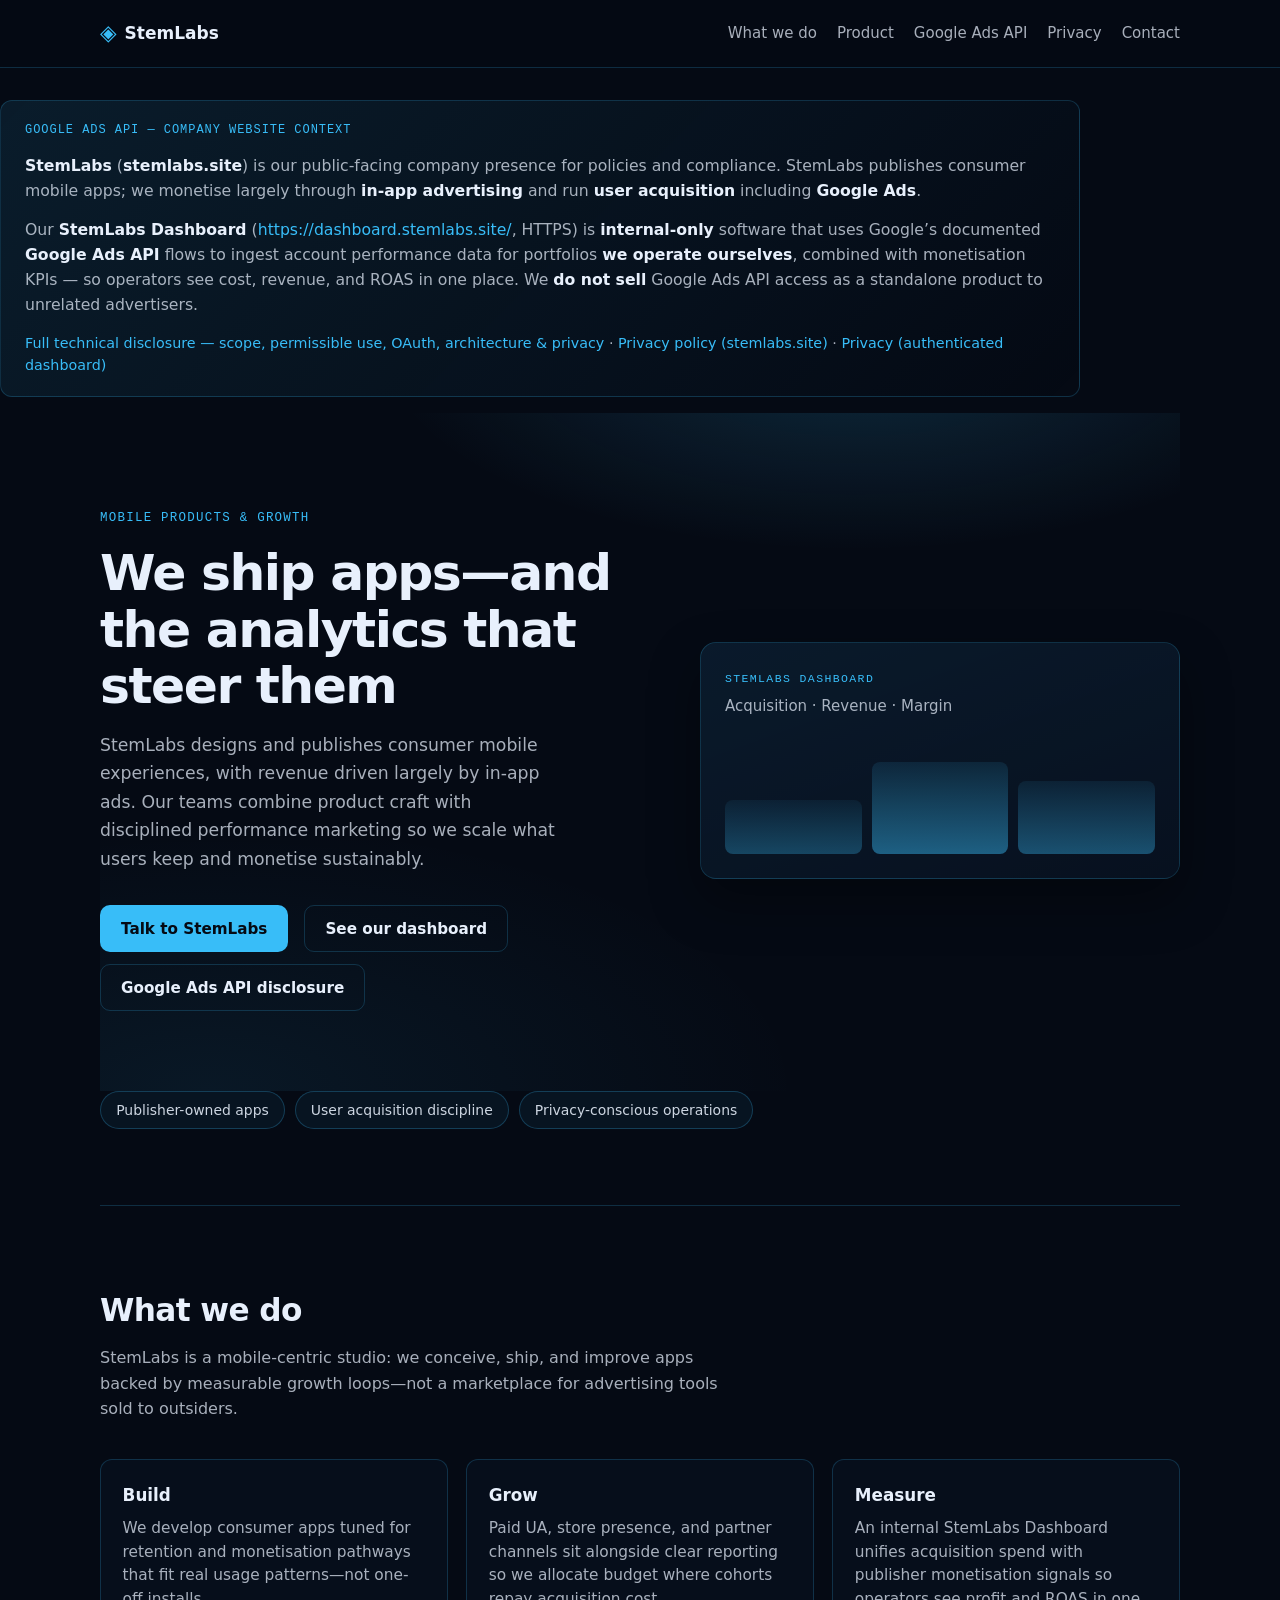
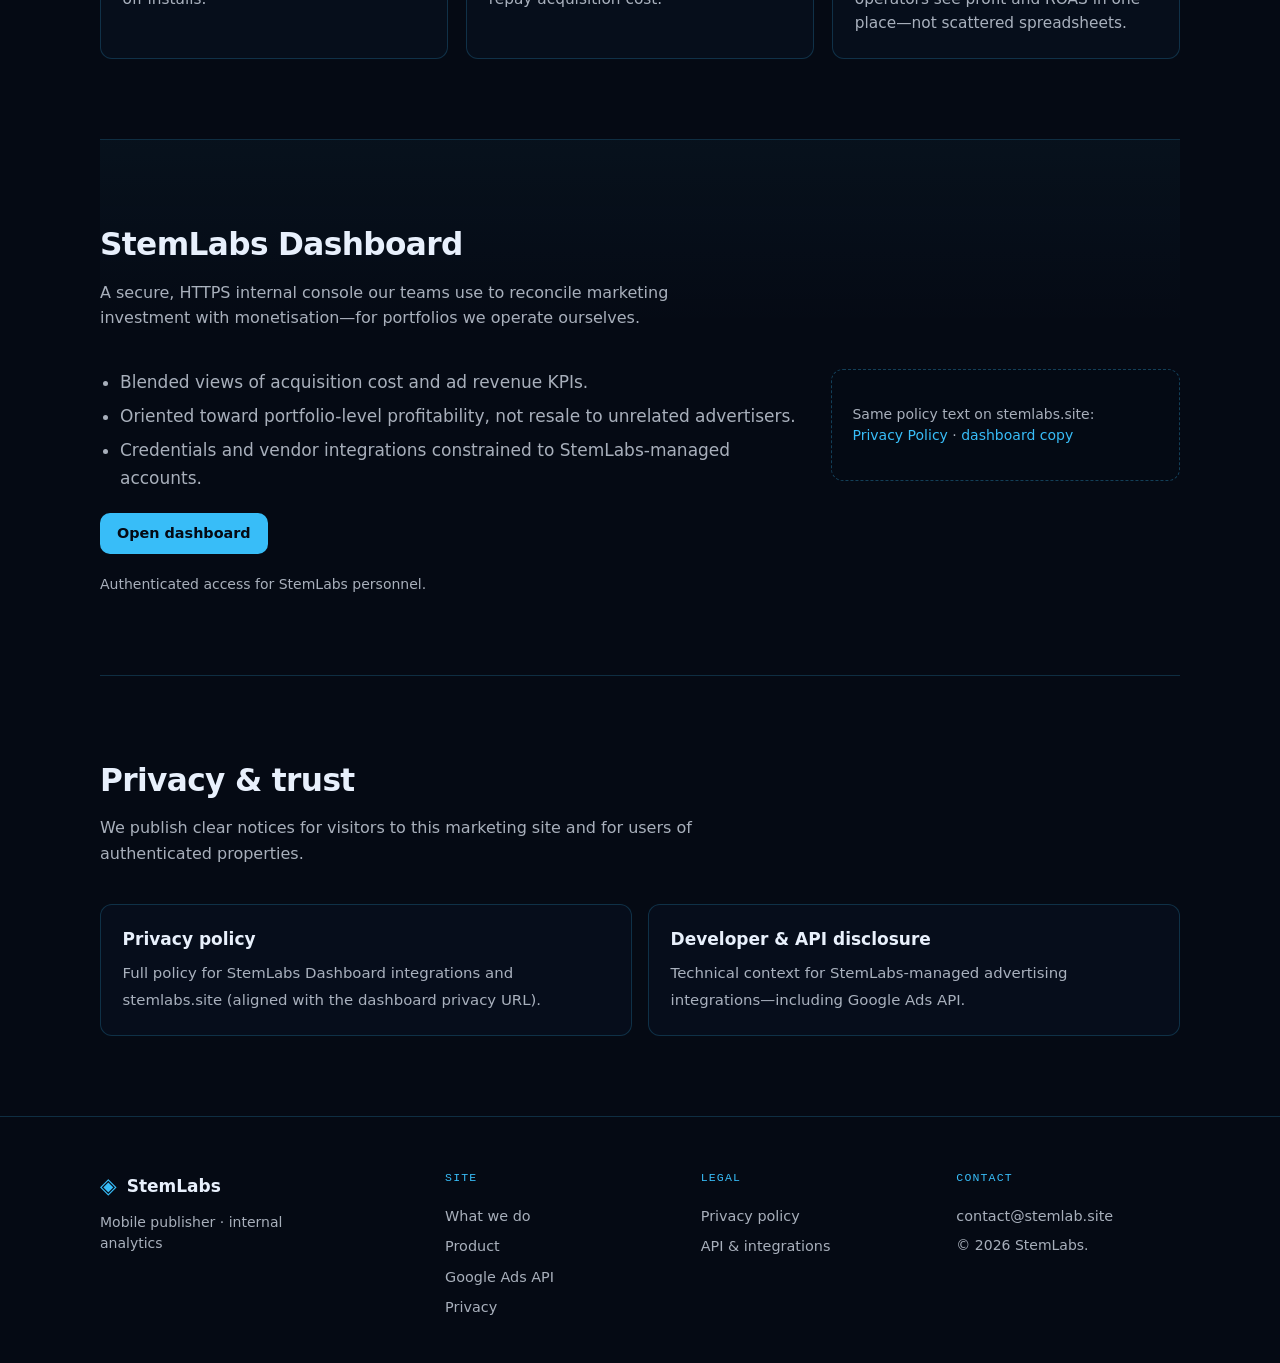
==== commit 7d252fa6: "feat: update google ads api" ====
--- a/index.html
+++ b/index.html
@@ -5,13 +5,14 @@
     <meta name="viewport" content="width=device-width, initial-scale=1.0" />
     <meta
       name="description"
-      content="StemLabs — mobile app publisher building internal analytics including Google Ads API reporting for UA on accounts we operate." />
-    <title>StemLabs — Publisher analytics & UA</title>
+      content="StemLabs — mobile app publisher with StemLabs Dashboard, our internal HTTPS product that uses Google Ads API for UA reporting on accounts we operate. Scope, OAuth, privacy and live links for API Center reviewers." />
+    <title>StemLabs — Mobile publisher &amp; analytics</title>
     <link rel="stylesheet" href="./styles.css" />
     <link rel="canonical" href="https://stemlabs.site/" />
     <link rel="icon" href="data:image/svg+xml,<svg xmlns='http://www.w3.org/2000/svg' viewBox='0 0 32 32'><rect fill='%230a1628' width='32' height='32'/><text x='16' y='22' font-size='14' text-anchor='middle' fill='%2338bdf8'>S</text></svg>" />
   </head>
-  <body>
+  <body class="home">
+    <a class="skip-link" href="#main">Skip to content</a>
     <header class="site-header">
       <div class="wrap header-inner">
         <a href="./index.html" class="logo" aria-label="StemLabs home">
@@ -19,66 +20,171 @@
           <span class="logo-text">StemLabs</span>
         </a>
         <nav class="site-nav" aria-label="Primary">
+          <a href="#what-we-do">What we do</a>
+          <a href="#product">Product</a>
           <a href="./google-ads-api.html">Google Ads API</a>
-          <a href="./privacy-policy.html">Privacy Policy</a>
-          <a href="mailto:contact@stemlabs.site">contact@stemlabs.site</a>
+          <a href="#privacy">Privacy</a>
+          <a href="mailto:contact@stemlab.site">Contact</a>
         </nav>
       </div>
     </header>
 
-    <main>
-      <section class="hero wrap">
-        <p class="eyebrow">Mobile publisher</p>
-        <h1>IAA portfolios, UA analytics &amp; advertising APIs</h1>
-        <p class="hero-lede">
-          StemLabs develops consumer apps financed through in‑app ads. We run user‑acquisition
-          including Google Ads and blend marketing cost with monetisation data in an internal HTTPS
-          dashboard for our teams.
-          StemLabs is our public-facing brand for publishing and integrations; organisational context:
-          Binary Bridge Labs.
+    <main id="main">
+      <!-- Explicit API-application context — reviewers expect this on stemlabs.site (public company URL in API Center) -->
+      <div
+        class="wrap disclosure-banner reviewer-site-banner"
+        id="google-ads-api-review"
+        aria-labelledby="reviewer-banner-title">
+        <p class="banner-label" id="reviewer-banner-title">Google Ads API — company website context</p>
+        <p>
+          <strong>StemLabs</strong> (<strong>stemlabs.site</strong>) is our public-facing company presence for policies and
+          compliance. StemLabs publishes consumer mobile apps; we monetise largely through <strong>in-app advertising</strong>
+          and run <strong>user acquisition</strong> including <strong>Google Ads</strong>.
         </p>
+        <p>
+          Our <strong>StemLabs Dashboard</strong> (<a href="https://dashboard.stemlabs.site/">https://dashboard.stemlabs.site/</a>,
+          HTTPS) is <strong>internal-only</strong> software that uses Google’s documented <strong>Google Ads API</strong> flows
+          to ingest account performance data for portfolios <strong>we operate ourselves</strong>, combined with monetisation KPIs —
+          so operators see cost, revenue, and ROAS in one place.
+          We <strong>do not sell</strong> Google Ads API access as a standalone product to unrelated advertisers.
+        </p>
+        <p class="muted-small reviewer-banner-links">
+          <a href="./google-ads-api.html">Full technical disclosure — scope, permissible use, OAuth, architecture &amp; privacy</a>
+          · <a href="./privacy-policy.html">Privacy policy (stemlabs.site)</a>
+          · <a href="https://dashboard.stemlabs.site/privacy">Privacy (authenticated dashboard)</a>
+        </p>
+      </div>
+
+      <section class="hero-pro wrap" aria-labelledby="hero-heading">
+        <div class="hero-grid">
+          <div class="hero-copy">
+            <p class="eyebrow">Mobile products &amp; growth</p>
+            <h1 id="hero-heading">We ship apps—and the analytics that steer them</h1>
+            <p class="hero-lede-pro">
+              StemLabs designs and publishes consumer mobile experiences, with revenue driven largely by in-app ads. Our teams combine product craft with disciplined performance marketing so we scale what users keep and monetise sustainably.
+            </p>
+            <div class="hero-actions">
+              <a class="btn btn-primary" href="mailto:contact@stemlab.site">Talk to StemLabs</a>
+              <a class="btn btn-ghost" href="#product">See our dashboard</a>
+              <a class="btn btn-ghost" href="./google-ads-api.html">Google Ads API disclosure</a>
+            </div>
+          </div>
+          <div class="hero-panel" aria-hidden="true">
+            <div class="hero-panel-inner">
+              <span class="hero-panel-label">StemLabs Dashboard</span>
+              <span class="hero-panel-meta">Acquisition · Revenue · Margin</span>
+              <div class="hero-panel-bars">
+                <span></span><span></span><span></span>
+              </div>
+            </div>
+          </div>
+        </div>
       </section>
 
-      <section class="disclosure-banner wrap" id="google-ads-compliance" aria-label="Google Ads API compliance note">
-        <p class="banner-label">Google Ads API application — site context</p>
-        <p>
-          <strong>StemLabs</strong> integrates the official <strong>Google Ads API</strong> for
-          <strong>our own advertiser accounts only</strong> (reporting today; bounded optimisation
-          and campaign flows on our roadmap — see detailed permitted‑use wording). Compliance summary:
-          <a href="./google-ads-api.html">Google Ads API integration (StemLabs)</a>.
-          Live product URL:
-          <a href="https://dashboard.stemlabs.site/">StemLabs Dashboard</a>.
-        </p>
+      <section class="pill-strip wrap" aria-label="Focus areas">
+        <ul class="pill-list">
+          <li>Publisher-owned apps</li>
+          <li>User acquisition discipline</li>
+          <li>Privacy-conscious operations</li>
+        </ul>
       </section>
 
-      <section class="section wrap" id="dashboard">
-        <h2>StemLabs Dashboard</h2>
-        <p class="muted">
-          Our internal StemLabs Dashboard (HTTPS) merges acquisition cost signals with publisher
-          revenue views so operators can reconcile spend and ad revenue for apps we operate. OAuth
-          access is constrained to StemLabs-managed integrations; we do not provide API resale to
-          third‑party advertisers.
-        </p>
+      <section class="section-pro wrap" id="what-we-do" aria-labelledby="wwd-heading">
+        <header class="section-head">
+          <h2 id="wwd-heading">What we do</h2>
+          <p class="section-sub">
+            StemLabs is a mobile-centric studio: we conceive, ship, and improve apps backed by measurable growth loops—not a marketplace for advertising tools sold to outsiders.
+          </p>
+        </header>
+        <div class="feature-grid">
+          <article class="feature-card">
+            <h3>Build</h3>
+            <p>We develop consumer apps tuned for retention and monetisation pathways that fit real usage patterns—not one-off installs.</p>
+          </article>
+          <article class="feature-card">
+            <h3>Grow</h3>
+            <p>Paid UA, store presence, and partner channels sit alongside clear reporting so we allocate budget where cohorts repay acquisition cost.</p>
+          </article>
+          <article class="feature-card">
+            <h3>Measure</h3>
+            <p>An internal StemLabs Dashboard unifies acquisition spend with publisher monetisation signals so operators see profit and ROAS in one place—not scattered spreadsheets.</p>
+          </article>
+        </div>
       </section>
 
-      <section class="section wrap" id="integrations">
-        <h2>Public integrations disclosed on this domain</h2>
-        <p class="muted">
-          The page <a href="./google-ads-api.html">Google Ads API integration</a> documents how we plan
-          to use reads and gated writes for StemLabs-managed Google Ads campaigns. Related privacy
-          text for stemlabs.site is at <a href="./privacy-policy.html">Privacy Policy</a>.
-          Additional policy text for users of the authenticated dashboard appears at
-          <a href="https://dashboard.stemlabs.site/privacy">dashboard.stemlabs.site/privacy</a>.
-        </p>
+      <section class="section-pro section-pro--alt wrap" id="product" aria-labelledby="product-heading">
+        <header class="section-head">
+          <h2 id="product-heading">StemLabs Dashboard</h2>
+          <p class="section-sub">
+            A secure, HTTPS internal console our teams use to reconcile marketing investment with monetisation—for portfolios we operate ourselves.
+          </p>
+        </header>
+        <div class="product-spotlight">
+          <div class="product-spotlight-body">
+            <ul class="product-bullets">
+              <li>Blended views of acquisition cost and ad revenue KPIs.</li>
+              <li>Oriented toward portfolio-level profitability, not resale to unrelated advertisers.</li>
+              <li>Credentials and vendor integrations constrained to StemLabs-managed accounts.</li>
+            </ul>
+            <div class="product-actions">
+              <a class="btn btn-primary btn-sm" href="https://dashboard.stemlabs.site/" rel="noopener noreferrer">Open dashboard</a>
+              <span class="product-note muted-small">Authenticated access for StemLabs personnel.</span>
+            </div>
+          </div>
+          <aside class="product-aside muted-small">
+            <p>
+              Same policy text on stemlabs.site:<br /><a href="./privacy-policy.html">Privacy Policy</a>
+              ·
+              <a href="https://dashboard.stemlabs.site/privacy">dashboard copy</a>
+            </p>
+          </aside>
+        </div>
       </section>
+
+      <section class="section-pro wrap" id="privacy" aria-labelledby="privacy-heading">
+        <header class="section-head">
+          <h2 id="privacy-heading">Privacy &amp; trust</h2>
+          <p class="section-sub">
+            We publish clear notices for visitors to this marketing site and for users of authenticated properties.
+          </p>
+        </header>
+        <div class="link-cards">
+          <a class="link-card" href="./privacy-policy.html">
+            <span class="link-card-title">Privacy policy</span>
+            <span class="link-card-desc">Full policy for StemLabs Dashboard integrations and stemlabs.site (aligned with the dashboard privacy URL).</span>
+          </a>
+          <a class="link-card" href="./google-ads-api.html">
+            <span class="link-card-title">Developer &amp; API disclosure</span>
+            <span class="link-card-desc">Technical context for StemLabs-managed advertising integrations—including Google Ads API.</span>
+          </a>
+        </div>
+      </section>
+
     </main>
 
-    <footer class="site-footer">
-      <div class="wrap footer-inner">
-        <span>© <span id="year"></span> StemLabs · Binary Bridge Labs</span>
-        <div class="footer-links">
+    <footer class="site-footer site-footer--expanded">
+      <div class="wrap footer-grid">
+        <div class="footer-brand">
+          <span class="logo-mark logo-mark-footer">◈</span>
+          <span class="footer-brand-name">StemLabs</span>
+          <p class="footer-tag muted-small">Mobile publisher · internal analytics</p>
+        </div>
+        <div class="footer-col">
+          <span class="footer-col-title">Site</span>
+          <a href="#what-we-do">What we do</a>
+          <a href="#product">Product</a>
           <a href="./google-ads-api.html">Google Ads API</a>
-          <a href="./privacy-policy.html">Privacy</a>
+          <a href="#privacy">Privacy</a>
+        </div>
+        <div class="footer-col">
+          <span class="footer-col-title">Legal</span>
+          <a href="./privacy-policy.html">Privacy policy</a>
+          <a href="./google-ads-api.html">API &amp; integrations</a>
+        </div>
+        <div class="footer-col">
+          <span class="footer-col-title">Contact</span>
+          <a href="mailto:contact@stemlab.site">contact@stemlab.site</a>
+          <span class="muted-small">&copy; <span id="year"></span> StemLabs.</span>
         </div>
       </div>
     </footer>
--- a/styles.css
+++ b/styles.css
@@ -48,6 +48,18 @@
 .disclosure-banner strong { color: var(--text); font-weight: 600; }
 .disclosure-banner .banner-label { font-family: var(--font-mono); font-size: 0.75rem; letter-spacing: 0.08em; text-transform: uppercase; color: var(--accent); margin: 0 0 0.5rem; }
 .disclosure-banner p { margin: 0; color: var(--muted); font-size: 0.98rem; }
+/* Homepage: reviewer banner has multiple paragraphs (override single-p margin collapse) */
+.home .reviewer-site-banner.disclosure-banner {
+  margin-top: clamp(1.25rem, 5vw, 2rem);
+  margin-bottom: clamp(0.5rem, 2vw, 1rem);
+}
+.home .reviewer-site-banner.disclosure-banner p + p {
+  margin-top: 0.85rem;
+}
+.home .reviewer-site-banner .reviewer-banner-links {
+  margin-top: 1rem !important;
+  font-size: 0.895rem;
+}
 .section { padding: clamp(2.25rem, 6vw, 4rem) 0; border-top: 1px solid var(--border); }
 .section h2 { margin: 0 0 0.75rem; font-size: 1.35rem; }
 .section p.muted { margin: 0; color: var(--muted); }
@@ -64,3 +76,433 @@
 .policy-prose ul { padding-left: 1.3rem; }
 .policy-prose li { margin-bottom: 0.45rem; }
 .policy-prose code { font-family: var(--font-mono); font-size: 0.85em; background: rgba(56,189,248,0.08); padding: 0.1em 0.35em; border-radius: 4px; }
+
+/* Full privacy policy — network badges + PII notice */
+.policy-prose .pp-badges {
+  display: flex;
+  flex-wrap: wrap;
+  gap: 0.35rem;
+  margin: 0.25rem 0 0;
+}
+.policy-prose .pp-badge {
+  display: inline-block;
+  font-size: 0.72rem;
+  font-weight: 600;
+  padding: 0.2em 0.55em;
+  border-radius: 999px;
+  background: rgba(56, 189, 248, 0.14);
+  color: var(--accent);
+  border: 1px solid rgba(56, 189, 248, 0.28);
+}
+.policy-prose .pp-highlight {
+  margin: 1rem 0 1.25rem;
+  padding: 0.95rem 1.05rem;
+  border-left: 3px solid var(--accent);
+  border-radius: 0 10px 10px 0;
+  background: rgba(56, 189, 248, 0.07);
+  font-size: 0.94rem;
+}
+.policy-prose .pp-highlight strong { color: var(--text); }
+.policy-prose .policy-meta {
+  font-size: 0.9rem;
+  color: var(--muted);
+  padding-bottom: 1rem;
+  margin-bottom: 1.5rem;
+  border-bottom: 1px solid var(--border);
+}
+.policy-prose .table-scroll { overflow-x: auto; margin: 0.65rem 0 1rem; -webkit-overflow-scrolling: touch; }
+
+/* Reviewer-focused disclosure tables & textual UI mock-ups */
+.review-table {
+  width: 100%;
+  border-collapse: collapse;
+  font-size: 0.92rem;
+  margin: 0.75rem 0 1.25rem;
+}
+.review-table th,
+.review-table td {
+  border: 1px solid var(--border);
+  padding: 0.5rem 0.65rem;
+  vertical-align: top;
+  color: var(--muted);
+}
+.review-table th {
+  background: rgba(56, 189, 248, 0.08);
+  color: var(--text);
+  font-weight: 600;
+  width: min(14rem, 32%);
+}
+.policy-prose .review-table a { word-break: break-word; }
+.reviewer-wireframe {
+  margin: 1rem 0 1.35rem;
+  padding: 1rem 1.1rem;
+  border-radius: 10px;
+  border: 1px dashed rgba(56, 189, 248, 0.45);
+  background: rgba(56, 189, 248, 0.06);
+}
+.reviewer-wireframe h3 {
+  margin: 0 0 0.65rem;
+  font-size: 0.95rem;
+  font-weight: 600;
+  color: var(--text);
+}
+.mock-surface {
+  font-family: var(--font-mono);
+  font-size: 0.78rem;
+  line-height: 1.5;
+  color: rgba(232, 240, 252, 0.85);
+  margin: 0;
+  white-space: pre-wrap;
+}
+.anchor-note {
+  font-size: 0.82rem;
+  color: rgba(232, 240, 252, 0.55);
+  margin: 0.35rem 0 0;
+  font-family: var(--font-mono);
+}
+
+.section-intro-list {
+  margin: 0.5rem 0 0;
+  padding-left: 1.25rem;
+  color: var(--muted);
+  font-size: 0.96rem;
+}
+.section-intro-list li { margin-bottom: 0.4rem; }
+.mermaid-wrap {
+  margin: 1.35rem 0 1.6rem;
+  padding: 1rem 0.85rem;
+  border-radius: 10px;
+  border: 1px solid var(--border);
+  background: var(--bg-elevated);
+  overflow-x: auto;
+}
+.policy-prose .mermaid svg { max-width: 100%; height: auto; }
+.review-callout {
+  margin: 1rem 0 1.5rem;
+  padding: 0.95rem 1.05rem;
+  border-radius: 8px;
+  border: 1px solid rgba(56, 189, 248, 0.35);
+  background: rgba(56, 189, 248, 0.07);
+}
+.review-callout strong { color: var(--text); }
+
+/* ——— Homepage (marketing) ——— */
+.skip-link {
+  position: absolute;
+  left: -8000px;
+  top: 0.85rem;
+  z-index: 100;
+  padding: 0.4rem 0.75rem;
+  background: var(--accent);
+  color: var(--bg-deep);
+  font-weight: 600;
+  font-size: 0.85rem;
+  border-radius: 6px;
+}
+.skip-link:focus {
+  left: 1rem;
+  outline: 2px solid var(--text);
+  outline-offset: 2px;
+}
+
+body.home .hero-pro {
+  padding: clamp(3.25rem, 11vw, 6rem) 0 clamp(3rem, 8vw, 5rem);
+  background:
+    radial-gradient(ellipse 80% 55% at 70% -10%, rgba(56, 189, 248, 0.18), transparent 55%),
+    radial-gradient(ellipse 55% 40% at 10% 100%, rgba(56, 189, 248, 0.08), transparent);
+}
+.hero-grid {
+  display: grid;
+  gap: clamp(2rem, 6vw, 3.25rem);
+  align-items: center;
+}
+@media (min-width: 860px) {
+  .hero-grid { grid-template-columns: 1.05fr 0.92fr; }
+}
+.hero-copy h1 {
+  margin: 0 0 1rem;
+  font-size: clamp(2.1rem, 4.8vw, 3.15rem);
+  line-height: 1.12;
+  letter-spacing: -0.03em;
+  max-width: 18ch;
+}
+.hero-lede-pro {
+  margin: 0 0 2rem;
+  max-width: 42ch;
+  color: var(--muted);
+  font-size: 1.08rem;
+  line-height: 1.65;
+}
+.hero-actions {
+  display: flex;
+  flex-wrap: wrap;
+  gap: 0.75rem 1rem;
+}
+.btn {
+  display: inline-flex;
+  align-items: center;
+  justify-content: center;
+  padding: 0.65rem 1.25rem;
+  border-radius: 10px;
+  font-weight: 600;
+  font-size: 0.95rem;
+  border: 1px solid transparent;
+  cursor: pointer;
+  transition: background 0.15s ease, border-color 0.15s ease, transform 0.12s ease;
+}
+.btn:hover {
+  text-decoration: none;
+  transform: translateY(-1px);
+}
+.btn:active { transform: translateY(0); }
+.btn-primary {
+  background: var(--accent);
+  color: var(--bg-deep);
+  border-color: rgba(56, 189, 248, 0.4);
+}
+.btn-primary:hover {
+  background: #7dd3fc;
+}
+.btn-ghost {
+  background: transparent;
+  color: var(--text);
+  border-color: var(--border);
+}
+.btn-ghost:hover {
+  background: rgba(56, 189, 248, 0.08);
+  border-color: rgba(56, 189, 248, 0.45);
+}
+.btn-sm {
+  padding: 0.5rem 1rem;
+  font-size: 0.9rem;
+}
+
+.hero-panel {
+  border-radius: 16px;
+  border: 1px solid var(--border);
+  background: linear-gradient(160deg, rgba(56, 189, 248, 0.12), rgba(5, 10, 20, 0.4));
+  box-shadow: 0 22px 50px rgba(0, 0, 0, 0.35);
+  overflow: hidden;
+}
+.hero-panel-inner {
+  padding: 1.65rem 1.5rem 1.5rem;
+  background: rgba(10, 22, 40, 0.55);
+}
+.hero-panel-label {
+  font-family: var(--font-mono);
+  font-size: 0.72rem;
+  letter-spacing: 0.12em;
+  text-transform: uppercase;
+  color: var(--accent);
+  display: block;
+  margin-bottom: 0.35rem;
+}
+.hero-panel-meta {
+  font-size: 0.9375rem;
+  color: var(--muted);
+  display: block;
+  margin-bottom: 1.5rem;
+}
+.hero-panel-bars {
+  display: flex;
+  align-items: flex-end;
+  gap: 10px;
+  height: 112px;
+  padding-top: 0.5rem;
+}
+.hero-panel-bars span {
+  flex: 1;
+  border-radius: 8px;
+  background: linear-gradient(to top, rgba(56, 189, 248, 0.45), rgba(56, 189, 248, 0.1));
+}
+.hero-panel-bars span:nth-child(1) { height: 52%; opacity: 0.65; }
+.hero-panel-bars span:nth-child(2) { height: 88%; }
+.hero-panel-bars span:nth-child(3) { height: 70%; opacity: 0.82; }
+
+.pill-strip {
+  padding: 0 0 clamp(3rem, 7vw, 4.75rem);
+}
+.pill-list {
+  list-style: none;
+  margin: 0;
+  padding: 0;
+  display: flex;
+  flex-wrap: wrap;
+  gap: 0.6rem;
+}
+.pill-list li {
+  padding: 0.4rem 0.95rem;
+  border-radius: 999px;
+  font-size: 0.8725rem;
+  font-weight: 500;
+  color: rgba(232, 240, 252, 0.88);
+  border: 1px solid rgba(56, 189, 248, 0.25);
+  background: rgba(56, 189, 248, 0.06);
+}
+
+.section-pro {
+  padding: clamp(2.75rem, 8vw, 5rem) 0;
+  border-top: 1px solid var(--border);
+}
+.section-pro--alt {
+  background: linear-gradient(180deg, rgba(56, 189, 248, 0.04), transparent 35%);
+}
+.section-head {
+  max-width: 58ch;
+  margin-bottom: clamp(1.5rem, 4vw, 2.35rem);
+}
+.section-head h2 {
+  margin: 0 0 0.6rem;
+  font-size: clamp(1.45rem, 3vw, 1.95rem);
+  letter-spacing: -0.02em;
+}
+.section-sub {
+  margin: 0;
+  color: var(--muted);
+  font-size: 1rem;
+  line-height: 1.6;
+}
+
+.feature-grid {
+  display: grid;
+  gap: 1rem;
+}
+@media (min-width: 700px) {
+  .feature-grid { grid-template-columns: repeat(3, 1fr); gap: 1.15rem; }
+}
+.feature-card {
+  padding: 1.35rem 1.35rem 1.4rem;
+  border-radius: 12px;
+  border: 1px solid var(--border);
+  background: rgba(10, 22, 40, 0.42);
+}
+.feature-card h3 {
+  margin: 0 0 0.5rem;
+  font-size: 1.05rem;
+}
+.feature-card p {
+  margin: 0;
+  color: var(--muted);
+  font-size: 0.96rem;
+  line-height: 1.55;
+}
+
+.product-spotlight {
+  display: grid;
+  gap: 1.5rem;
+  align-items: start;
+}
+@media (min-width: 720px) {
+  .product-spotlight {
+    grid-template-columns: minmax(0, 2fr) minmax(220px, 1fr);
+    gap: 2rem;
+  }
+}
+.product-bullets {
+  margin: 0 0 1.35rem;
+  padding-left: 1.25rem;
+  color: var(--muted);
+  line-height: 1.6;
+}
+.product-bullets li { margin-bottom: 0.45rem; }
+.product-actions {
+  display: flex;
+  flex-wrap: wrap;
+  align-items: center;
+  gap: 0.85rem 1.25rem;
+}
+.product-note { display: block; flex-basis: 100%; margin-top: 0.35rem; }
+.product-aside {
+  padding: 1.25rem 1.3rem;
+  border-radius: 12px;
+  border: 1px dashed rgba(56, 189, 248, 0.3);
+  background: rgba(5, 10, 20, 0.5);
+}
+
+.link-cards {
+  display: grid;
+  gap: 1rem;
+}
+@media (min-width: 620px) {
+  .link-cards { grid-template-columns: repeat(2, 1fr); }
+}
+.link-card {
+  display: block;
+  padding: 1.35rem 1.35rem;
+  border-radius: 12px;
+  border: 1px solid var(--border);
+  background: rgba(10, 22, 40, 0.35);
+  transition: border-color 0.15s ease, background 0.15s ease;
+}
+.link-card:hover {
+  text-decoration: none;
+  border-color: rgba(56, 189, 248, 0.45);
+  background: rgba(56, 189, 248, 0.08);
+}
+.link-card-title {
+  display: block;
+  font-weight: 600;
+  color: var(--text);
+  margin-bottom: 0.35rem;
+}
+.link-card-desc {
+  font-size: 0.9325rem;
+  color: var(--muted);
+  line-height: 1.5;
+}
+
+.muted-small {
+  font-size: 0.875rem;
+  color: var(--muted);
+  line-height: 1.5;
+}
+
+
+.site-footer--expanded {
+  padding: clamp(2.25rem, 5vw, 3.25rem) 0 clamp(2rem, 4vw, 2.75rem);
+}
+.footer-grid {
+  display: grid;
+  gap: 2rem;
+  grid-template-columns: 1fr;
+}
+@media (min-width: 640px) {
+  .footer-grid {
+    grid-template-columns: minmax(0, 1.4fr) repeat(3, minmax(0, 1fr));
+    gap: 1.5rem 2rem;
+  }
+}
+.footer-brand {
+  padding-right: 0.75rem;
+}
+.logo-mark-footer {
+  display: inline-block;
+  color: var(--accent);
+  margin-right: 0.35rem;
+  vertical-align: -0.05em;
+}
+.footer-brand-name {
+  font-weight: 700;
+  font-size: 1.0625rem;
+  color: var(--text);
+}
+.footer-tag {
+  margin: 0.5rem 0 0;
+  max-width: 22ch;
+}
+.footer-col-title {
+  display: block;
+  font-family: var(--font-mono);
+  font-size: 0.72rem;
+  letter-spacing: 0.1em;
+  text-transform: uppercase;
+  color: var(--accent);
+  margin-bottom: 0.65rem;
+}
+.footer-col {
+  display: flex;
+  flex-direction: column;
+  gap: 0.45rem;
+}
+.footer-col a { color: var(--muted); font-size: 0.9rem; }
+.footer-col a:hover { color: var(--accent); }
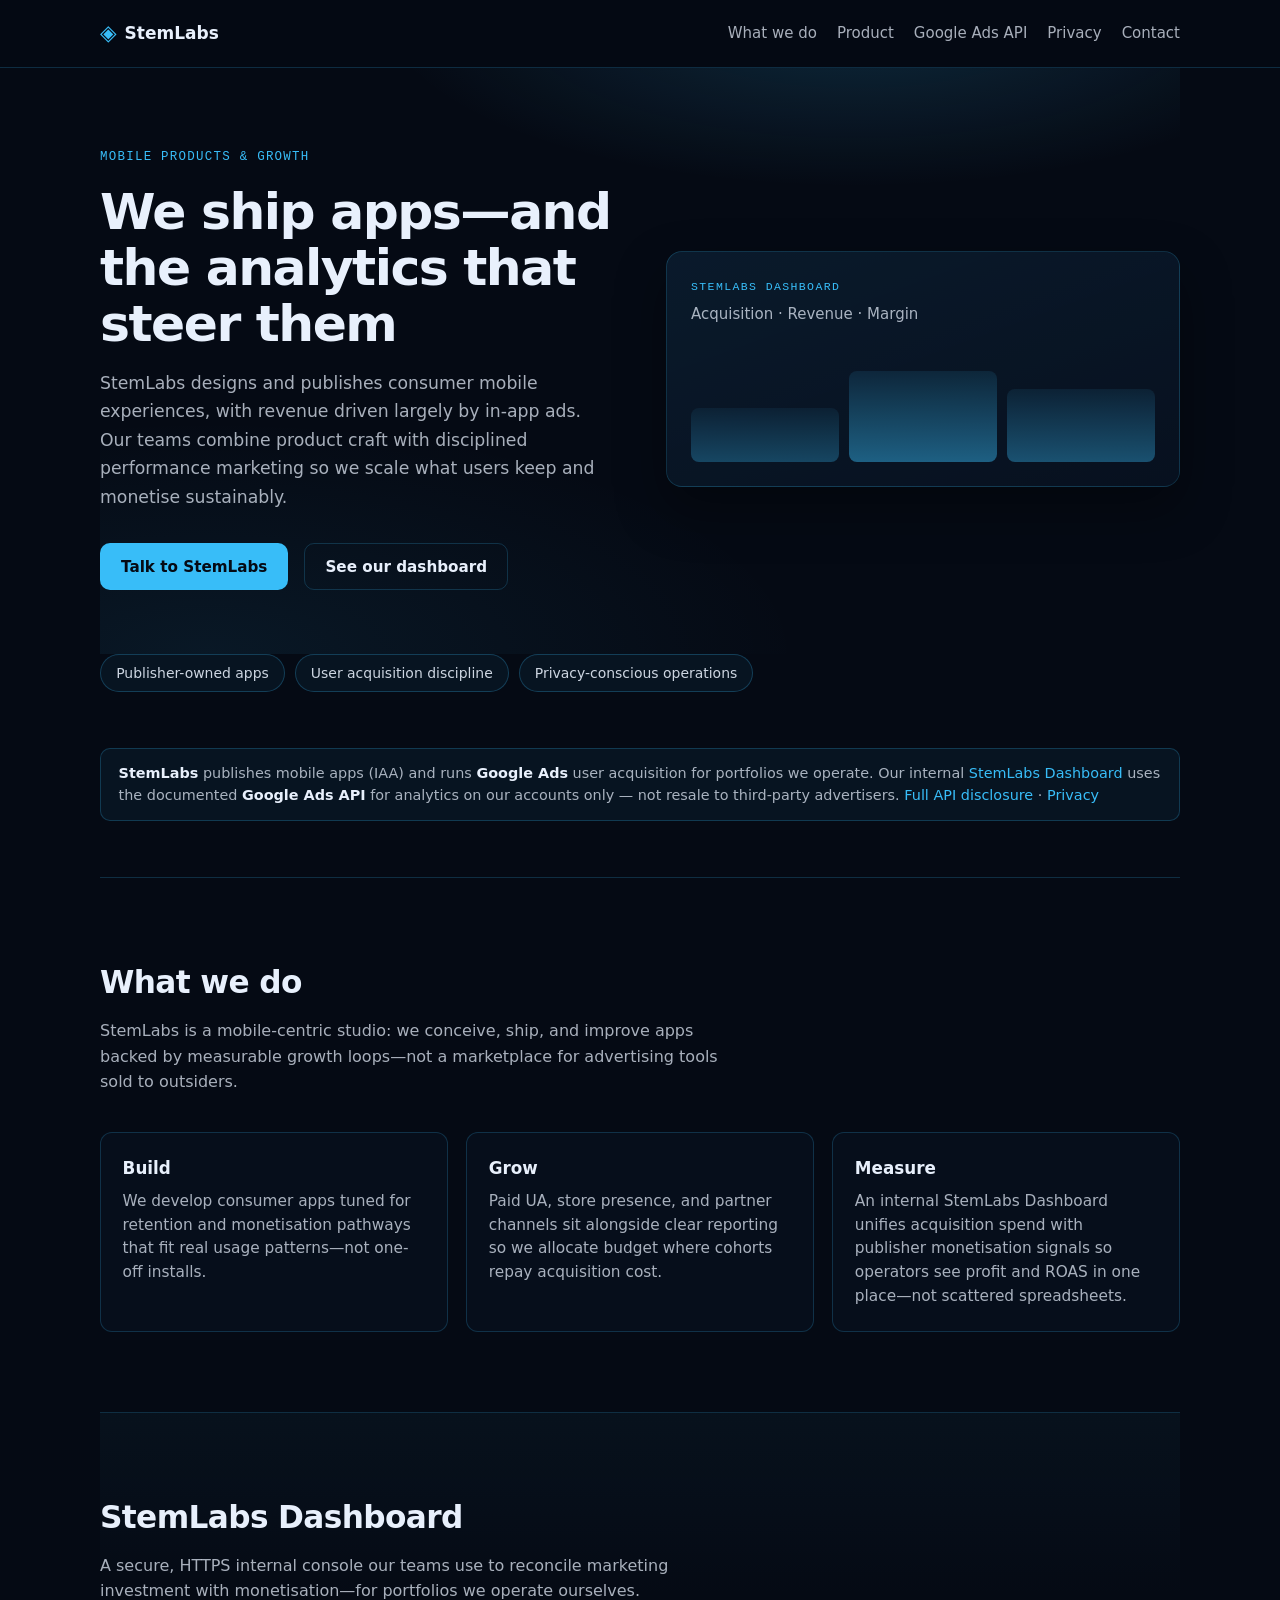
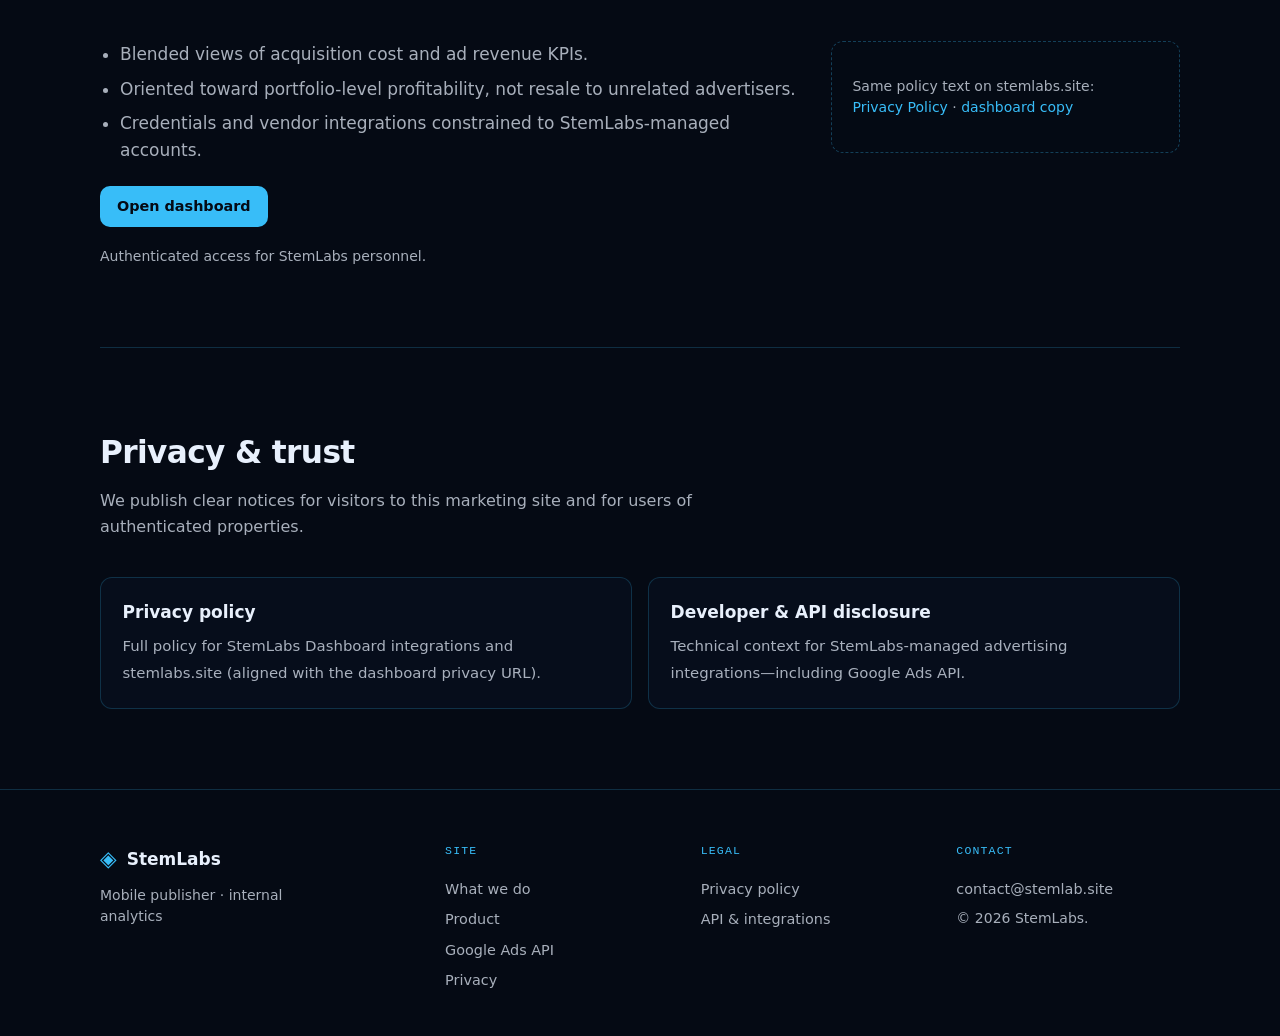
==== commit 19c12821: "feat: update css" ====
--- a/index.html
+++ b/index.html
@@ -30,31 +30,6 @@
     </header>
 
     <main id="main">
-      <!-- Explicit API-application context — reviewers expect this on stemlabs.site (public company URL in API Center) -->
-      <div
-        class="wrap disclosure-banner reviewer-site-banner"
-        id="google-ads-api-review"
-        aria-labelledby="reviewer-banner-title">
-        <p class="banner-label" id="reviewer-banner-title">Google Ads API — company website context</p>
-        <p>
-          <strong>StemLabs</strong> (<strong>stemlabs.site</strong>) is our public-facing company presence for policies and
-          compliance. StemLabs publishes consumer mobile apps; we monetise largely through <strong>in-app advertising</strong>
-          and run <strong>user acquisition</strong> including <strong>Google Ads</strong>.
-        </p>
-        <p>
-          Our <strong>StemLabs Dashboard</strong> (<a href="https://dashboard.stemlabs.site/">https://dashboard.stemlabs.site/</a>,
-          HTTPS) is <strong>internal-only</strong> software that uses Google’s documented <strong>Google Ads API</strong> flows
-          to ingest account performance data for portfolios <strong>we operate ourselves</strong>, combined with monetisation KPIs —
-          so operators see cost, revenue, and ROAS in one place.
-          We <strong>do not sell</strong> Google Ads API access as a standalone product to unrelated advertisers.
-        </p>
-        <p class="muted-small reviewer-banner-links">
-          <a href="./google-ads-api.html">Full technical disclosure — scope, permissible use, OAuth, architecture &amp; privacy</a>
-          · <a href="./privacy-policy.html">Privacy policy (stemlabs.site)</a>
-          · <a href="https://dashboard.stemlabs.site/privacy">Privacy (authenticated dashboard)</a>
-        </p>
-      </div>
-
       <section class="hero-pro wrap" aria-labelledby="hero-heading">
         <div class="hero-grid">
           <div class="hero-copy">
@@ -66,7 +41,6 @@
             <div class="hero-actions">
               <a class="btn btn-primary" href="mailto:contact@stemlab.site">Talk to StemLabs</a>
               <a class="btn btn-ghost" href="#product">See our dashboard</a>
-              <a class="btn btn-ghost" href="./google-ads-api.html">Google Ads API disclosure</a>
             </div>
           </div>
           <div class="hero-panel" aria-hidden="true">
@@ -88,6 +62,18 @@
           <li>Privacy-conscious operations</li>
         </ul>
       </section>
+
+      <aside
+        class="wrap home-reviewer-notice"
+        id="google-ads-api-review"
+        aria-labelledby="reviewer-notice-title">
+        <p id="reviewer-notice-title">
+          <strong>StemLabs</strong> publishes mobile apps (IAA) and runs <strong>Google Ads</strong> user acquisition for portfolios we operate.
+          Our internal <a href="https://dashboard.stemlabs.site/">StemLabs Dashboard</a> uses the documented <strong>Google Ads API</strong> for analytics on our accounts only — not resale to third-party advertisers.
+          <a href="./google-ads-api.html">Full API disclosure</a>
+          · <a href="./privacy-policy.html">Privacy</a>
+        </p>
+      </aside>
 
       <section class="section-pro wrap" id="what-we-do" aria-labelledby="wwd-heading">
         <header class="section-head">
@@ -159,7 +145,6 @@
           </a>
         </div>
       </section>
-
     </main>
 
     <footer class="site-footer site-footer--expanded">
--- a/styles.css
+++ b/styles.css
@@ -18,8 +18,12 @@
   line-height: 1.6;
   color: var(--text);
   background: var(--bg-deep);
-}
-.wrap { width: min(1080px, calc(100% - 3rem)); margin-inline: auto; }
+  overflow-x: clip;
+}
+.wrap {
+  width: min(1080px, calc(100% - clamp(1.25rem, 5vw, 3rem)));
+  margin-inline: auto;
+}
 a { color: var(--accent); text-decoration: none; }
 a:hover { text-decoration: underline; }
 .site-header {
@@ -28,7 +32,27 @@
   backdrop-filter: blur(12px);
   border-bottom: 1px solid var(--border);
 }
-.header-inner { display: flex; align-items: center; justify-content: space-between; padding: 1rem 0; flex-wrap: wrap; gap: 0.75rem; }
+.header-inner {
+  display: flex;
+  align-items: center;
+  justify-content: space-between;
+  padding: 1rem 0;
+  flex-wrap: wrap;
+  gap: 0.75rem;
+}
+@media (max-width: 540px) {
+  .header-inner {
+    align-items: flex-start;
+    flex-direction: column;
+  }
+  .site-nav {
+    width: 100%;
+    gap: 0.4rem 0.85rem;
+  }
+  .site-nav a {
+    font-size: 0.84rem;
+  }
+}
 .logo { display: inline-flex; align-items: center; gap: 0.5rem; font-weight: 700; color: var(--text); }
 .logo-mark { color: var(--accent); font-size: 1.35rem; }
 .site-nav { display: flex; flex-wrap: wrap; gap: 1rem 1.25rem; }
@@ -48,17 +72,31 @@
 .disclosure-banner strong { color: var(--text); font-weight: 600; }
 .disclosure-banner .banner-label { font-family: var(--font-mono); font-size: 0.75rem; letter-spacing: 0.08em; text-transform: uppercase; color: var(--accent); margin: 0 0 0.5rem; }
 .disclosure-banner p { margin: 0; color: var(--muted); font-size: 0.98rem; }
-/* Homepage: reviewer banner has multiple paragraphs (override single-p margin collapse) */
-.home .reviewer-site-banner.disclosure-banner {
-  margin-top: clamp(1.25rem, 5vw, 2rem);
-  margin-bottom: clamp(0.5rem, 2vw, 1rem);
-}
-.home .reviewer-site-banner.disclosure-banner p + p {
-  margin-top: 0.85rem;
-}
-.home .reviewer-site-banner .reviewer-banner-links {
-  margin-top: 1rem !important;
-  font-size: 0.895rem;
+/* Homepage: compact reviewer context (full detail on /google-ads-api.html) */
+.home-reviewer-notice {
+  margin-bottom: clamp(2.5rem, 6vw, 3.5rem);
+  padding: 0.85rem 1.1rem;
+  border-radius: 10px;
+  border: 1px solid rgba(56, 189, 248, 0.22);
+  background: rgba(56, 189, 248, 0.06);
+}
+.home-reviewer-notice p {
+  margin: 0;
+  font-size: 0.9rem;
+  line-height: 1.55;
+  color: var(--muted);
+}
+.home-reviewer-notice strong {
+  color: var(--text);
+  font-weight: 600;
+}
+.home-reviewer-notice a {
+  white-space: nowrap;
+}
+@media (max-width: 640px) {
+  .home-reviewer-notice a {
+    white-space: normal;
+  }
 }
 .section { padding: clamp(2.25rem, 6vw, 4rem) 0; border-top: 1px solid var(--border); }
 .section h2 { margin: 0 0 0.75rem; font-size: 1.35rem; }
@@ -66,8 +104,21 @@
 .site-footer { border-top: 1px solid var(--border); padding: 1.25rem 0 2.5rem; font-size: 0.875rem; color: var(--muted); }
 .footer-inner { display: flex; flex-wrap: wrap; justify-content: space-between; gap: 1rem; align-items: center; }
 .footer-links { display: flex; flex-wrap: wrap; gap: 1rem; }
-.policy-document { padding: clamp(2rem, 6vw, 4rem) 0 4rem; }
-.policy-prose { max-width: 65ch; }
+.policy-document {
+  padding: clamp(2rem, 6vw, 4rem) 0 4rem;
+}
+
+/* Extra horizontal gutter on disclosure / privacy pages — avoids pasted-to-edge layout on phones */
+.policy-document > .wrap {
+  padding-inline: max(0.75rem, env(safe-area-inset-left));
+  padding-right: max(0.75rem, env(safe-area-inset-right));
+  box-sizing: border-box;
+}
+
+.policy-prose {
+  max-width: min(65ch, 100%);
+  min-width: 0;
+}
 .policy-lede.disclosure-lede { max-width: 58ch; }
 .disclosure-page .policy-lede br { display: none; }
 .policy-prose h1 { margin: 0 0 0.75rem; font-size: clamp(1.6rem, 3.5vw, 2rem); letter-spacing: -0.02em; }
@@ -110,14 +161,23 @@
   margin-bottom: 1.5rem;
   border-bottom: 1px solid var(--border);
 }
-.policy-prose .table-scroll { overflow-x: auto; margin: 0.65rem 0 1rem; -webkit-overflow-scrolling: touch; }
+.policy-prose .table-scroll {
+  overflow-x: auto;
+  max-width: 100%;
+  margin: 0.65rem 0 1rem;
+  -webkit-overflow-scrolling: touch;
+}
 
 /* Reviewer-focused disclosure tables & textual UI mock-ups */
 .review-table {
   width: 100%;
   border-collapse: collapse;
+  table-layout: fixed;
   font-size: 0.92rem;
   margin: 0.75rem 0 1.25rem;
+}
+.policy-prose .table-scroll > .review-table {
+  margin: 0;
 }
 .review-table th,
 .review-table td {
@@ -125,12 +185,23 @@
   padding: 0.5rem 0.65rem;
   vertical-align: top;
   color: var(--muted);
-}
+  white-space: normal;
+  overflow-wrap: anywhere;
+  word-break: break-word;
+}
+
 .review-table th {
   background: rgba(56, 189, 248, 0.08);
   color: var(--text);
   font-weight: 600;
-  width: min(14rem, 32%);
+}
+
+/* Two-column reviewer tables: keep label column modest; URL-heavy column gets the rest */
+.review-table thead th:first-child {
+  width: min(42%, 12rem);
+}
+.review-table tbody th[scope="row"] {
+  width: min(42%, 12rem);
 }
 .policy-prose .review-table a { word-break: break-word; }
 .reviewer-wireframe {
@@ -139,6 +210,8 @@
   border-radius: 10px;
   border: 1px dashed rgba(56, 189, 248, 0.45);
   background: rgba(56, 189, 248, 0.06);
+  overflow-x: auto;
+  max-width: 100%;
 }
 .reviewer-wireframe h3 {
   margin: 0 0 0.65rem;
@@ -148,11 +221,13 @@
 }
 .mock-surface {
   font-family: var(--font-mono);
-  font-size: 0.78rem;
-  line-height: 1.5;
+  font-size: 0.72rem;
+  line-height: 1.45;
   color: rgba(232, 240, 252, 0.85);
   margin: 0;
   white-space: pre-wrap;
+  overflow-wrap: anywhere;
+  word-break: break-all;
 }
 .anchor-note {
   font-size: 0.82rem;
@@ -189,24 +264,40 @@
 /* ——— Homepage (marketing) ——— */
 .skip-link {
   position: absolute;
-  left: -8000px;
-  top: 0.85rem;
-  z-index: 100;
-  padding: 0.4rem 0.75rem;
+  width: 1px;
+  height: 1px;
+  padding: 0;
+  margin: -1px;
+  overflow: hidden;
+  clip: rect(0, 0, 0, 0);
+  clip-path: inset(50%);
+  white-space: nowrap;
+  border: 0;
+}
+.skip-link:focus {
+  position: fixed;
+  left: 1rem;
+  top: 1rem;
+  z-index: 200;
+  width: auto;
+  height: auto;
+  margin: 0;
+  overflow: visible;
+  clip: auto;
+  clip-path: none;
+  padding: 0.45rem 0.85rem;
   background: var(--accent);
   color: var(--bg-deep);
   font-weight: 600;
   font-size: 0.85rem;
   border-radius: 6px;
-}
-.skip-link:focus {
-  left: 1rem;
   outline: 2px solid var(--text);
   outline-offset: 2px;
+  text-decoration: none;
 }
 
 body.home .hero-pro {
-  padding: clamp(3.25rem, 11vw, 6rem) 0 clamp(3rem, 8vw, 5rem);
+  padding: clamp(2.5rem, 8vw, 5rem) 0 clamp(2.5rem, 7vw, 4rem);
   background:
     radial-gradient(ellipse 80% 55% at 70% -10%, rgba(56, 189, 248, 0.18), transparent 55%),
     radial-gradient(ellipse 55% 40% at 10% 100%, rgba(56, 189, 248, 0.08), transparent);
@@ -215,20 +306,24 @@
   display: grid;
   gap: clamp(2rem, 6vw, 3.25rem);
   align-items: center;
-}
-@media (min-width: 860px) {
-  .hero-grid { grid-template-columns: 1.05fr 0.92fr; }
+  width: 100%;
+}
+@media (min-width: 720px) {
+  .hero-grid { grid-template-columns: 1fr 1fr; }
+}
+.hero-copy {
+  min-width: 0;
 }
 .hero-copy h1 {
   margin: 0 0 1rem;
   font-size: clamp(2.1rem, 4.8vw, 3.15rem);
   line-height: 1.12;
   letter-spacing: -0.03em;
-  max-width: 18ch;
+  max-width: none;
 }
 .hero-lede-pro {
   margin: 0 0 2rem;
-  max-width: 42ch;
+  max-width: 36rem;
   color: var(--muted);
   font-size: 1.08rem;
   line-height: 1.65;
@@ -320,7 +415,7 @@
 .hero-panel-bars span:nth-child(3) { height: 70%; opacity: 0.82; }
 
 .pill-strip {
-  padding: 0 0 clamp(3rem, 7vw, 4.75rem);
+  padding: 0 0 clamp(2rem, 5vw, 3.5rem);
 }
 .pill-list {
   list-style: none;
@@ -348,7 +443,7 @@
   background: linear-gradient(180deg, rgba(56, 189, 248, 0.04), transparent 35%);
 }
 .section-head {
-  max-width: 58ch;
+  max-width: 40rem;
   margin-bottom: clamp(1.5rem, 4vw, 2.35rem);
 }
 .section-head h2 {
